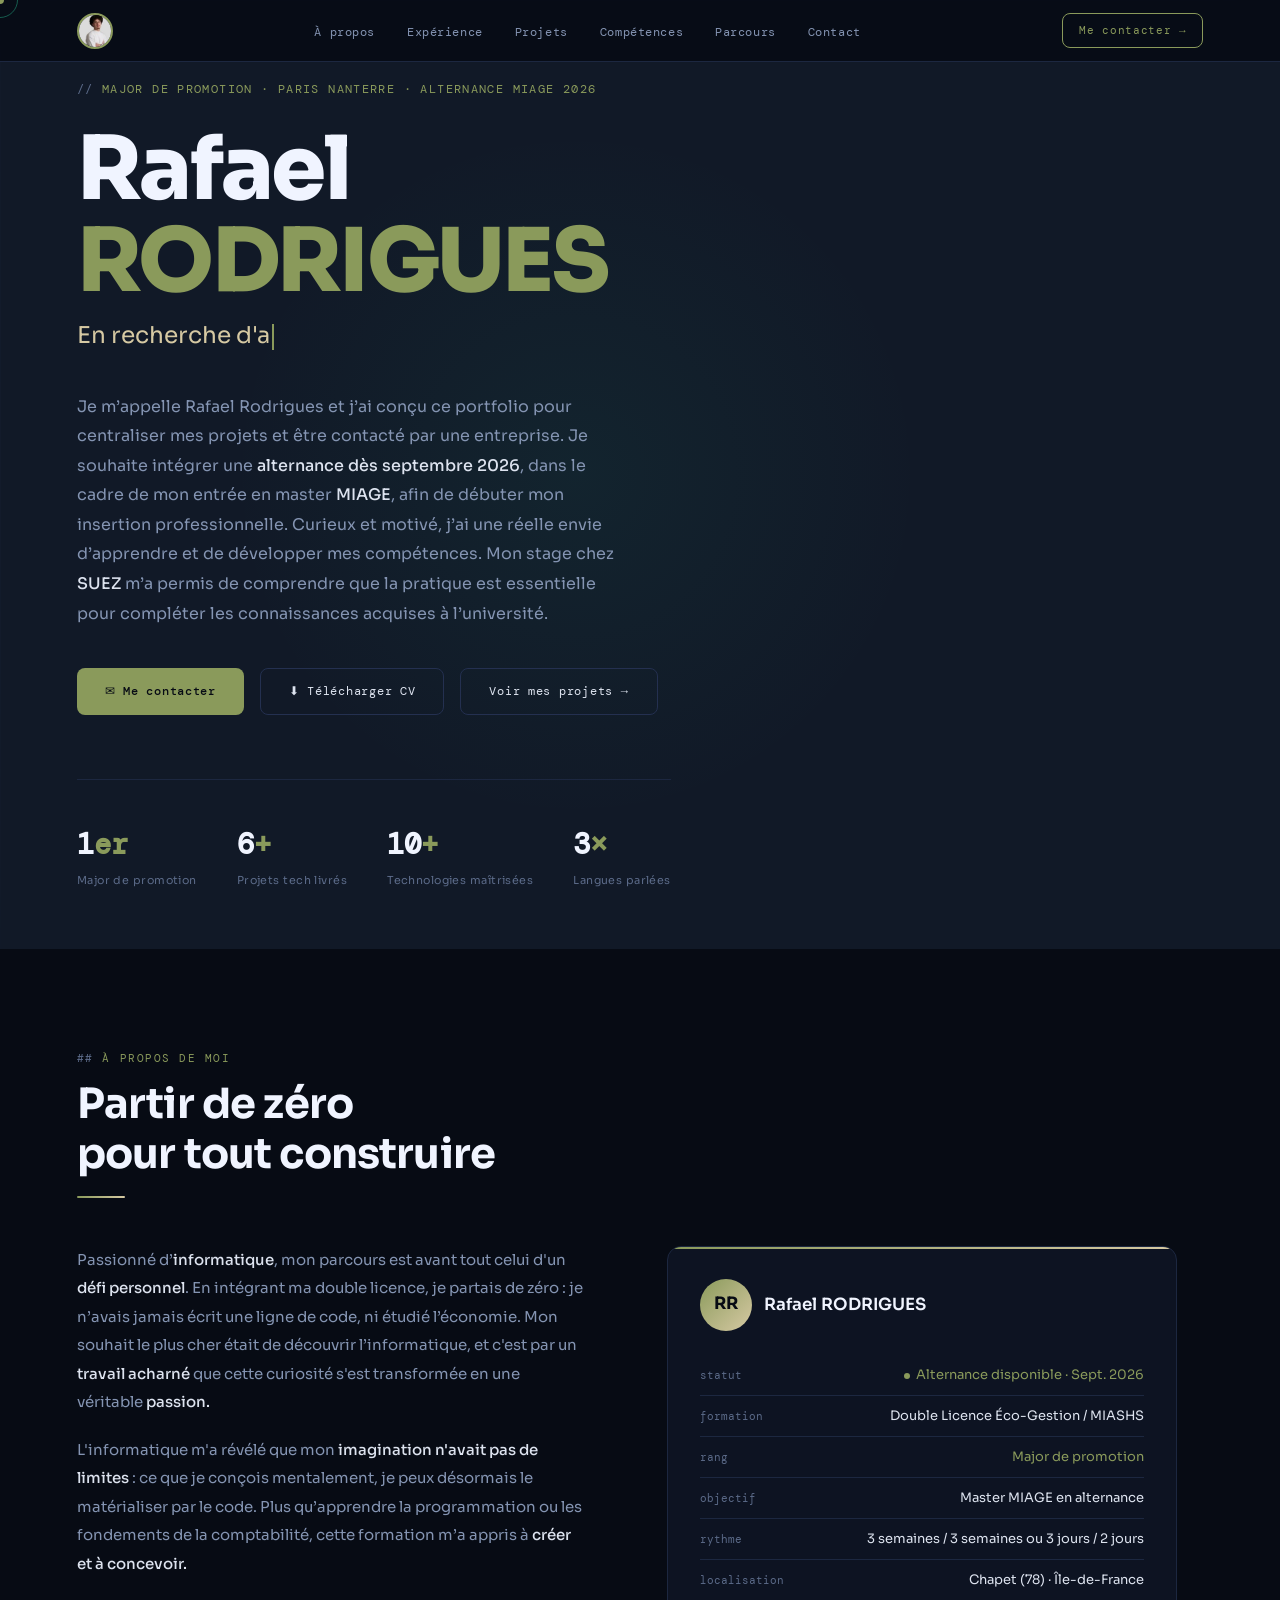
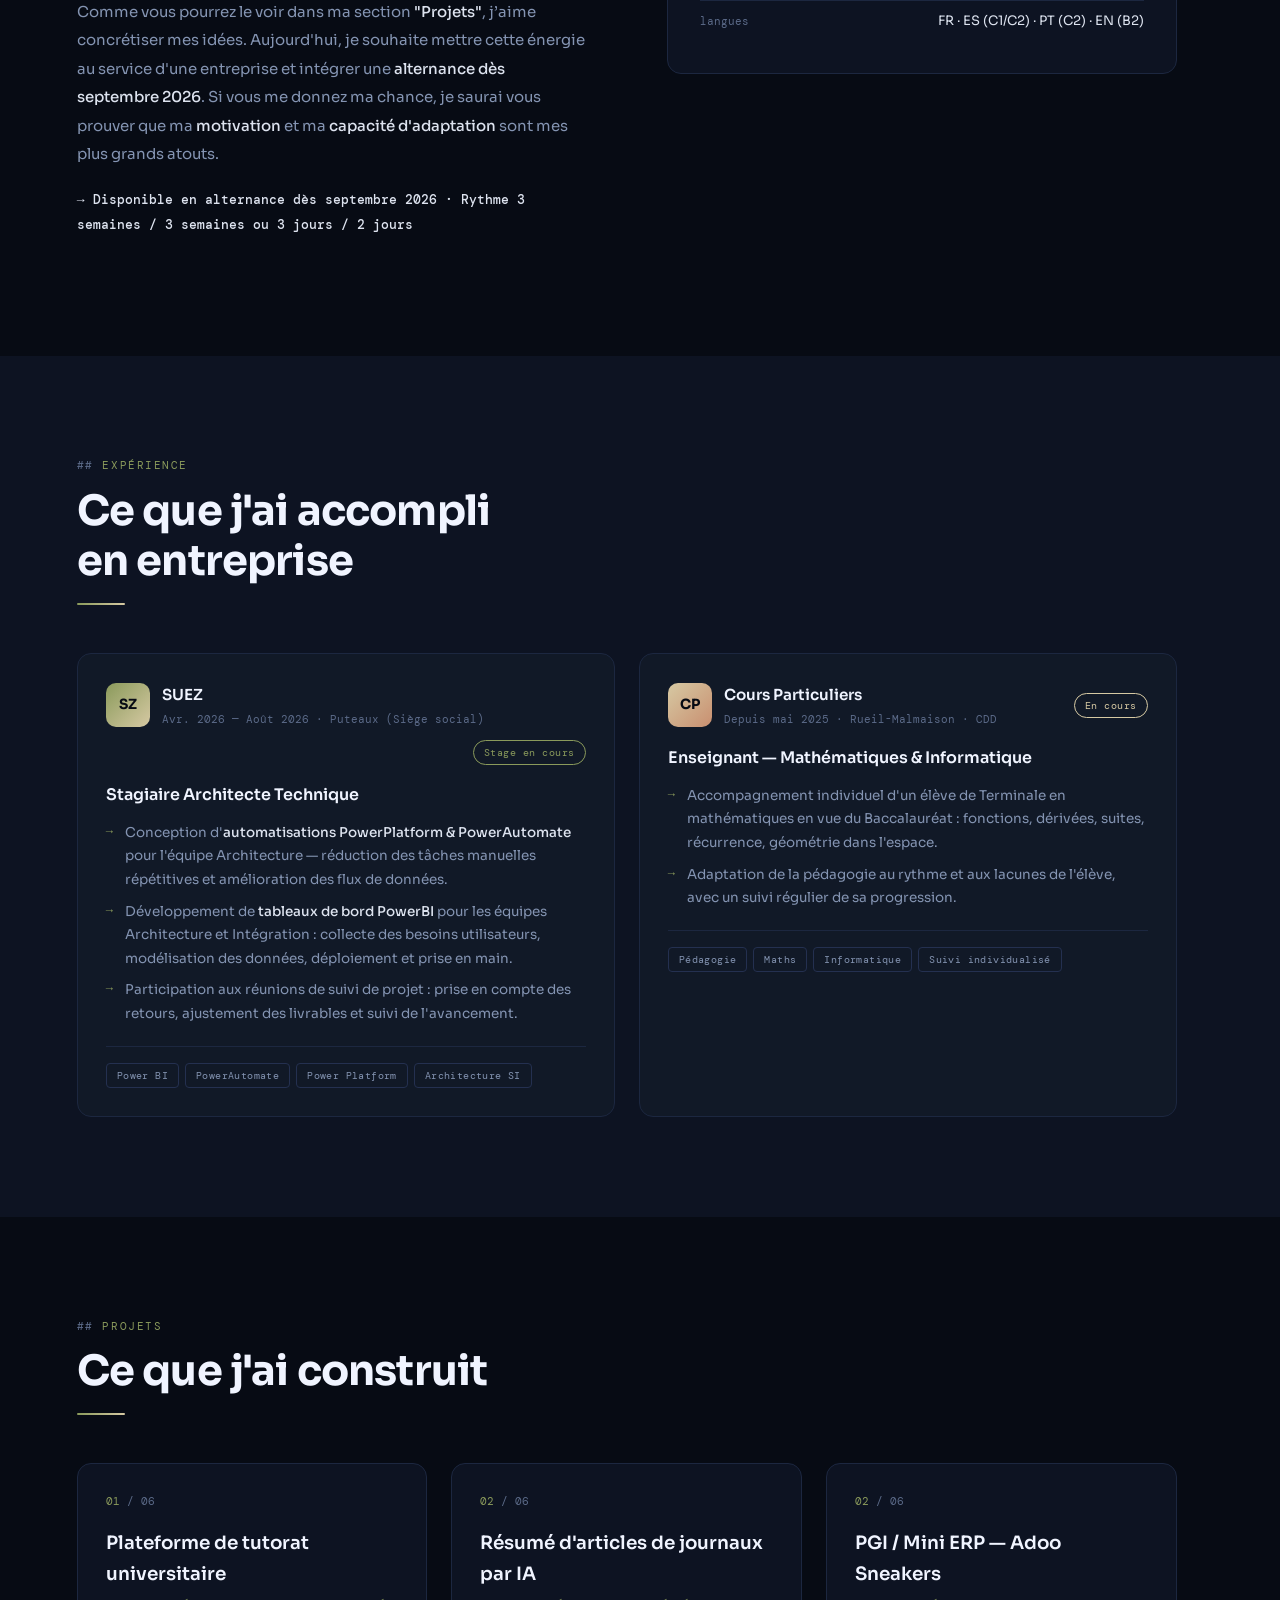
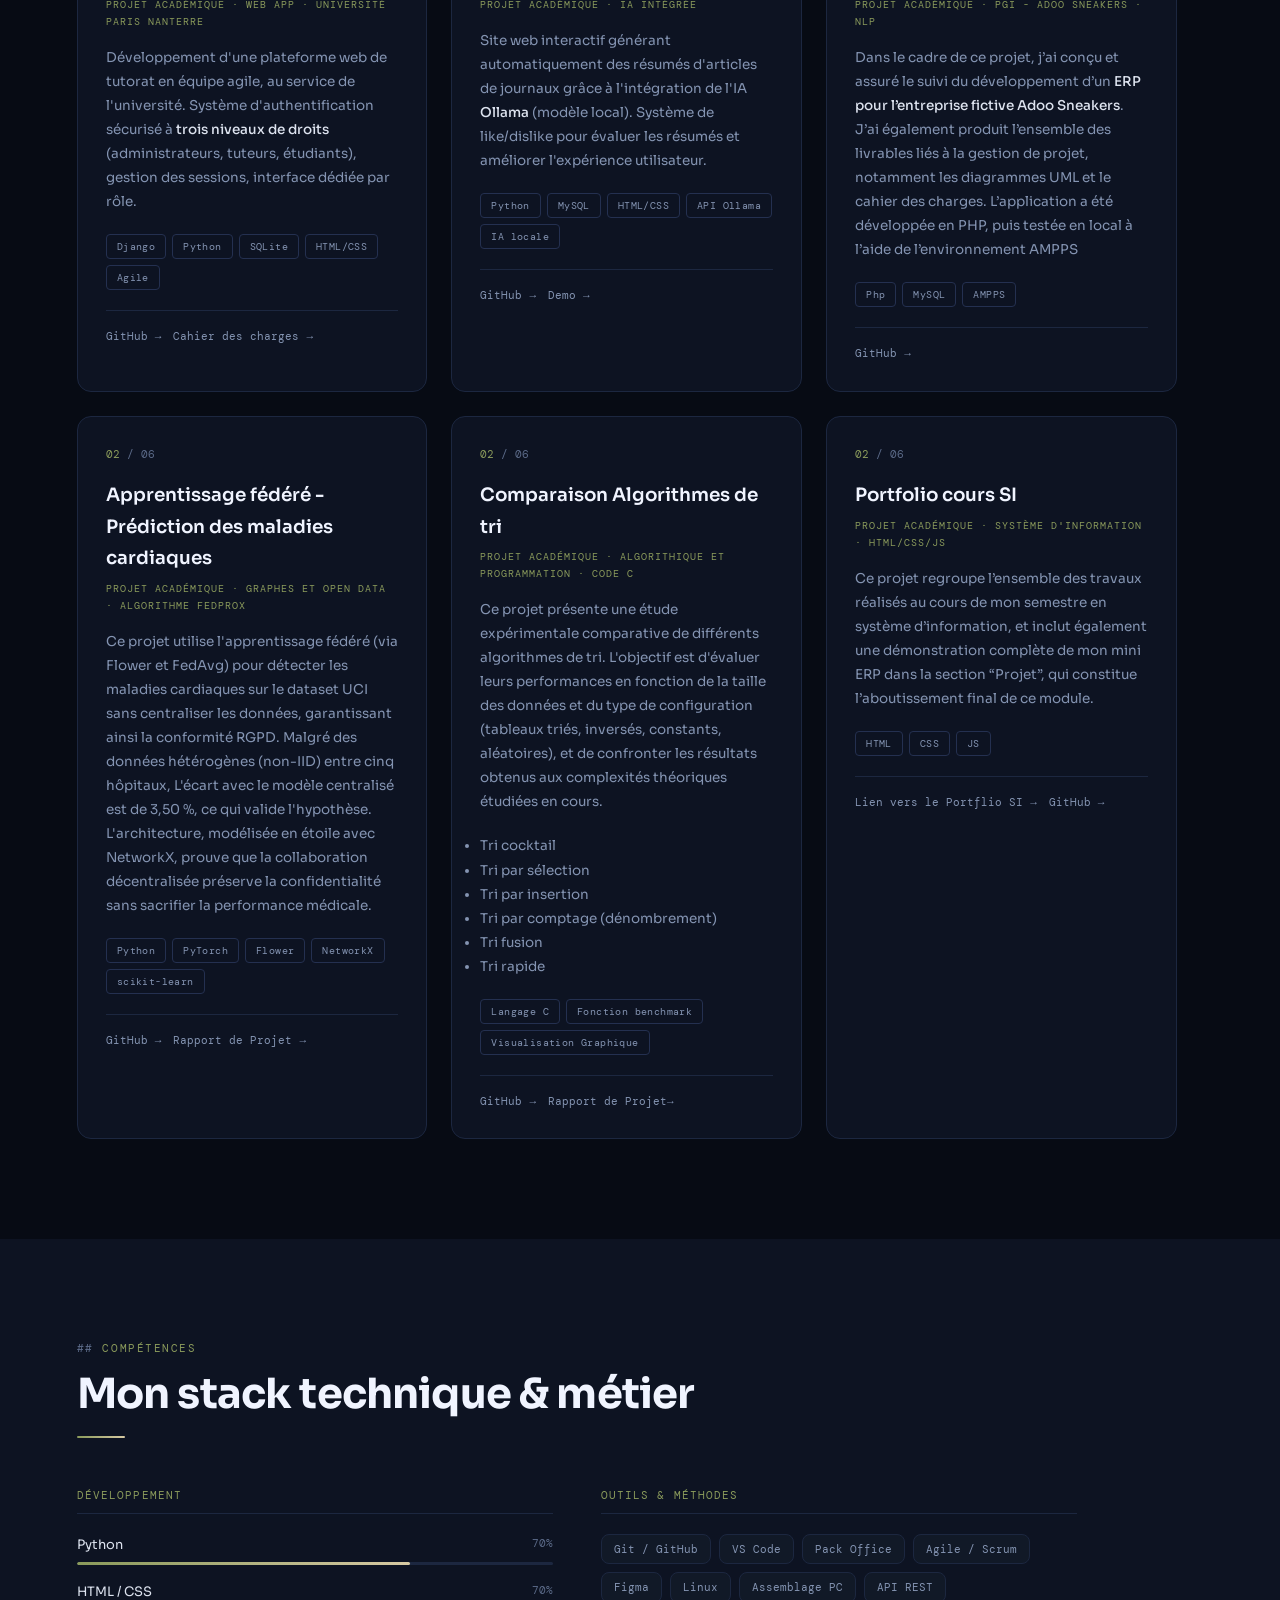
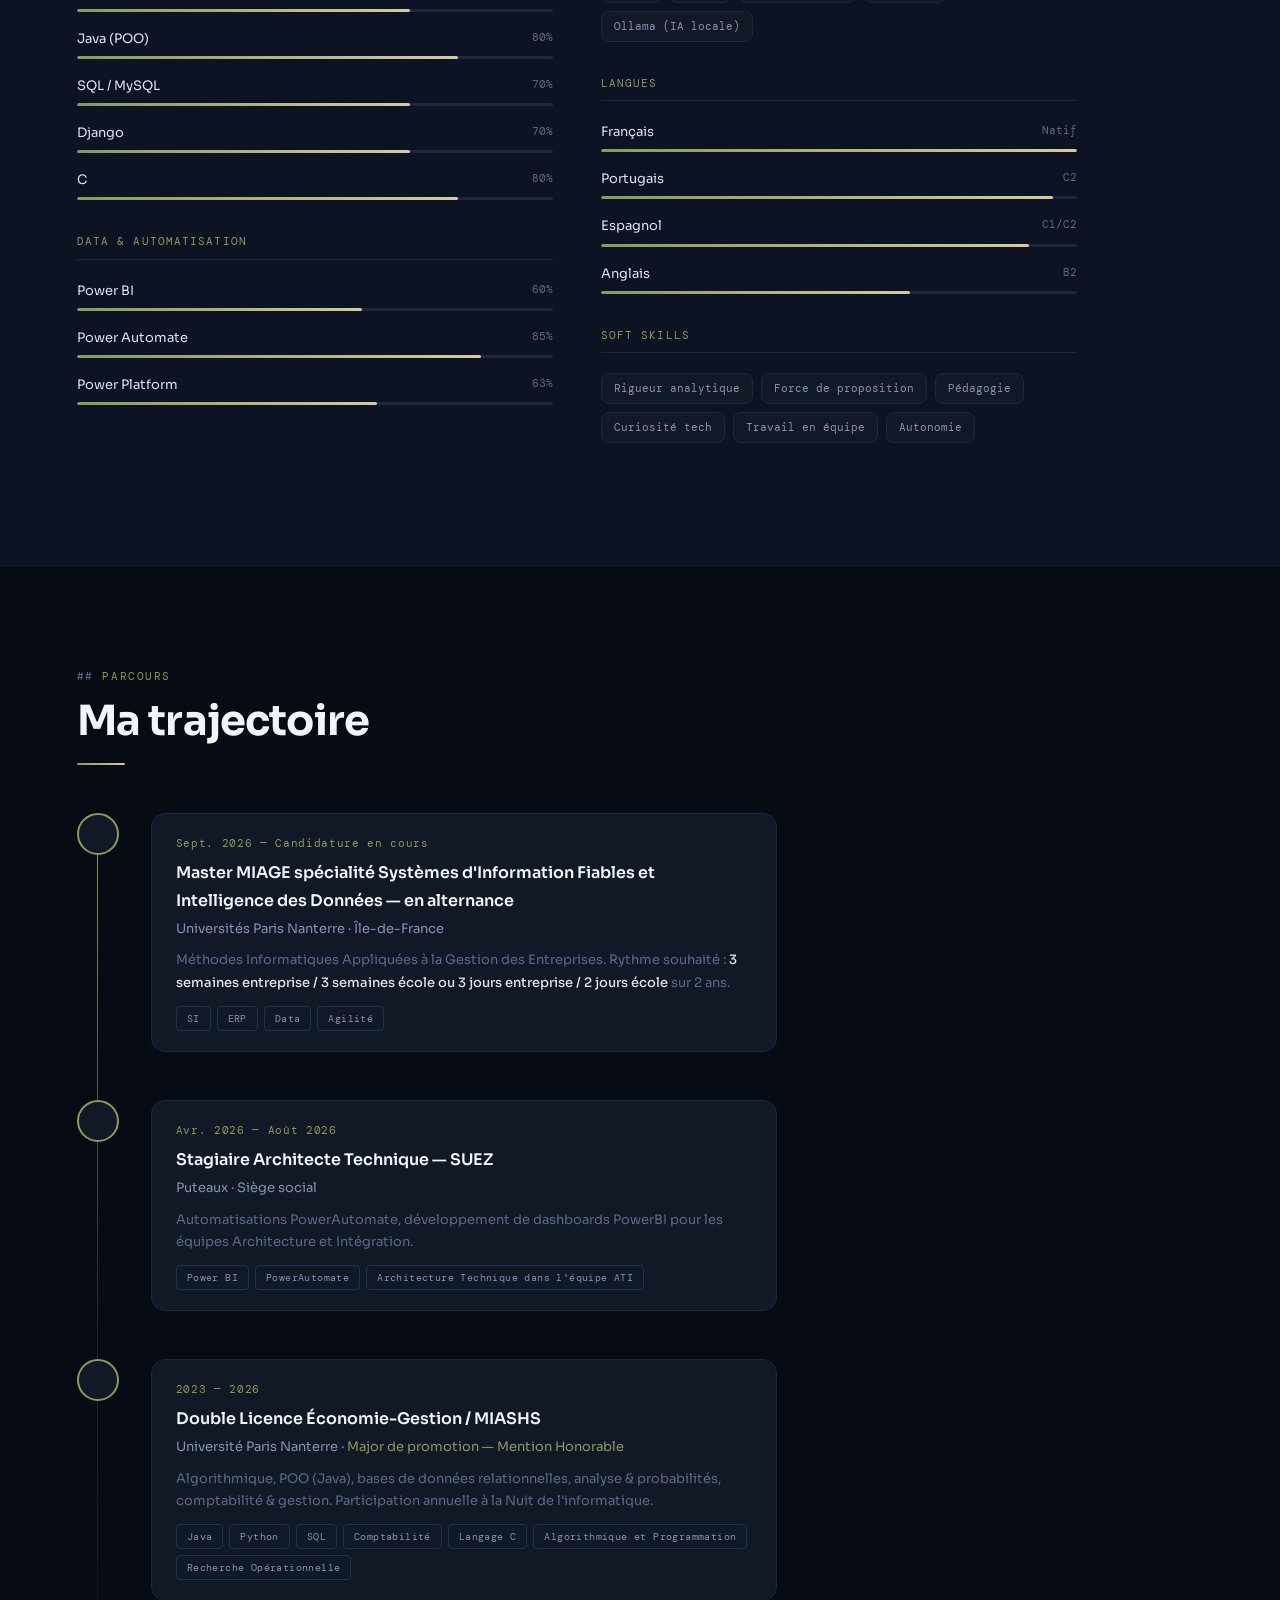
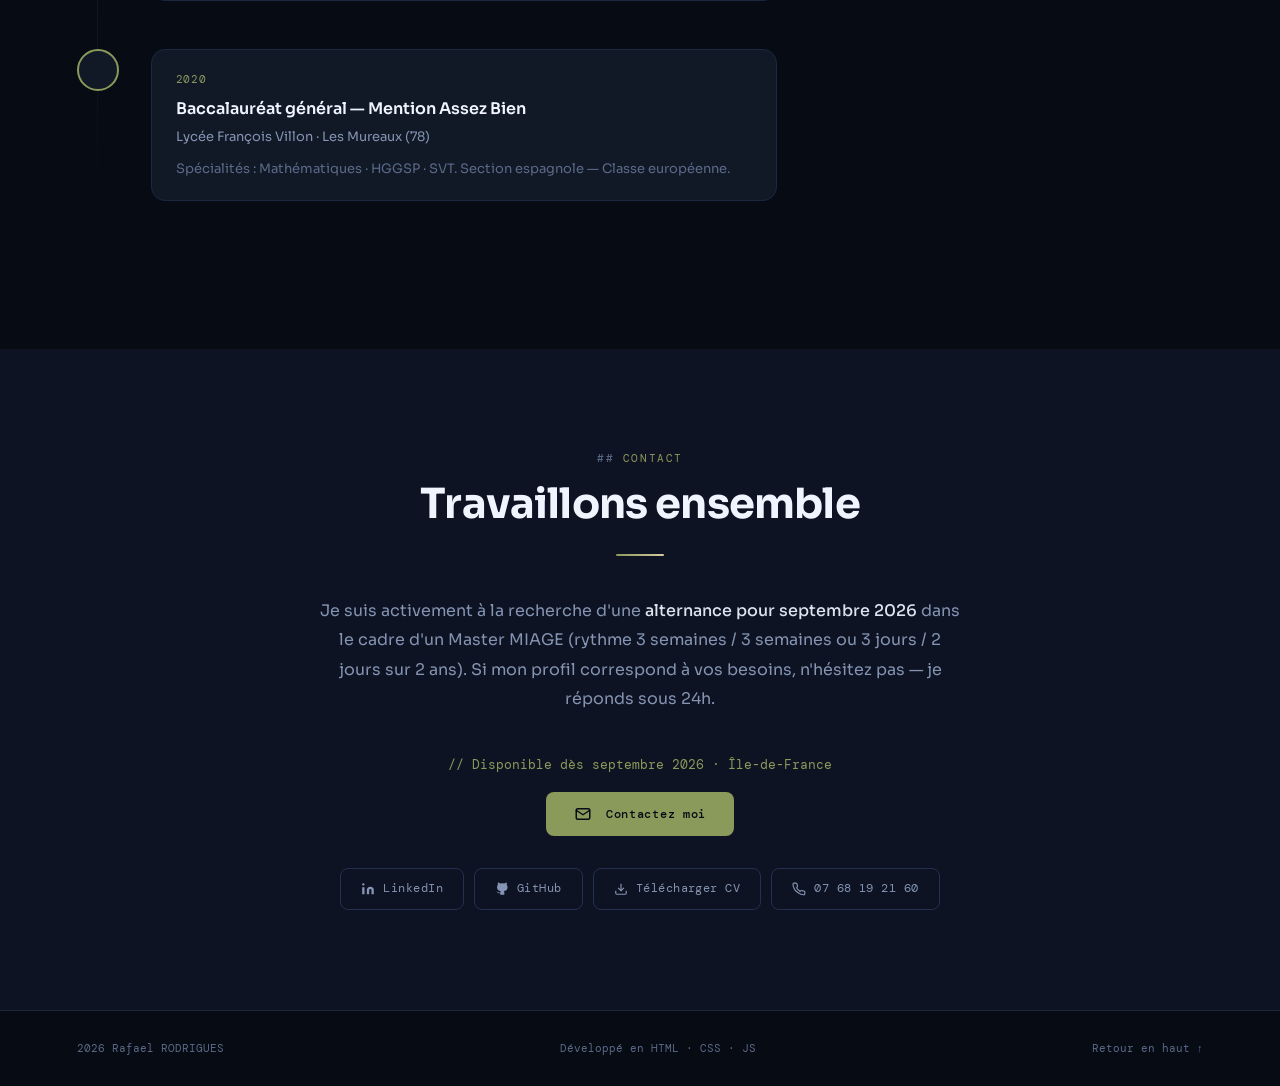
==== index.html @ ec965ed9 "Add files via upload" ====
<!DOCTYPE html>
<html lang="fr">
<head>
  <link rel="icon" type="image/png" href="MonIcon.png">
  <meta charset="UTF-8">
  <meta name="viewport" content="width=device-width, initial-scale=1.0">
  <title>Rafael RODRIGUES — Portfolio</title>
  <meta name="description" content="Portfolio de Rafael RODRIGUES — Étudiant Major de promotion Double Licence Économie-Gestion / MIASHS, en recherche d'alternance Master MIAGE 2026.">
  <link rel="preconnect" href="https://fonts.googleapis.com">
  <link rel="preconnect" href="https://fonts.gstatic.com" crossorigin>
  <link href="https://fonts.googleapis.com/css2?family=DM+Mono:ital,wght@0,300;0,400;0,500;1,400&family=Sora:wght@300;400;500;600;700;800&display=swap" rel="stylesheet">
  <link rel="stylesheet" href="style.css">
</head>
<body>

  <div id="cursor"></div>
  <div id="cursor-ring"></div>

  <!-- ── NAVIGATION ── -->
  <nav id="navbar">
<img src="photo.jpg" alt="Rafael RODRIGUES" class="nav-logo-img">    <ul class="nav-links">
      <li><a href="#about">À propos</a></li>
      <li><a href="#experience">Expérience</a></li>
      <li><a href="#projects">Projets</a></li>
      <li><a href="#skills">Compétences</a></li>
      <li><a href="#parcours">Parcours</a></li>
      <li><a href="#contact">Contact</a></li>
    </ul>
    <a href="mailto:rafi.rodrigues10@gmail.com" class="nav-cta">Me contacter →</a>
  </nav>

  <!-- ── HERO ── -->
  <section id="hero">
    <div class="hero-grid"></div>
    <div class="hero-glow"></div>
    <div class="hero-content">
      <p class="hero-label">Major de promotion · Paris Nanterre · Alternance MIAGE 2026</p>
      <h1 class="hero-title">Rafael<br><span class="accent">RODRIGUES</span></h1>
      <div class="hero-typed-wrap">
        <span class="typed-text" id="typed"></span><span class="typed-cursor"></span>
      </div>
      <p class="hero-desc" >
        Je m’appelle Rafael Rodrigues et j’ai conçu ce portfolio pour centraliser mes projets et être contacté par une entreprise. Je souhaite intégrer une <strong>alternance dès septembre 2026</strong>, dans le cadre de mon entrée en master <strong>MIAGE</strong>, afin de débuter mon insertion professionnelle. Curieux et motivé, j’ai une réelle envie d’apprendre et de développer mes compétences. Mon stage chez <strong>SUEZ</strong> m’a permis de comprendre que la pratique est essentielle pour compléter les connaissances acquises à l’université.
      </p>
      <div class="hero-actions">
        <a href="mailto:rafi.rodrigues10@gmail.com" class="btn-primary">✉ Me contacter</a>
        <a href="CV_Rafael_RODRIGUES.pdf" class="btn-secondary" download>⬇ Télécharger CV</a>
        <a href="#projects" class="btn-secondary">Voir mes projets →</a>
      </div>
      <div class="hero-stats">
        <div class="hero-stat">
          <div class="num">1<span class="accent">er</span></div>
          <div class="label">Major de promotion</div>
        </div>
        <div class="hero-stat">
          <div class="num">6<span class="accent">+</span></div>
          <div class="label">Projets tech livrés</div>
        </div>
        <div class="hero-stat">
          <div class="num">10<span class="accent">+</span></div>
          <div class="label">Technologies maîtrisées</div>
        </div>
        <div class="hero-stat">
          <div class="num">3<span class="accent">×</span></div>
          <div class="label">Langues parlées</div>
        </div>
      </div>
    </div>
  </section>

  <!-- ── ABOUT ── -->
  <section id="about">
    <div class="section-label">À propos de moi</div>
    <h2 class="section-title reveal">Partir de zéro<br>pour tout construire</h2>
    <div class="section-divider"></div>
    <div class="about-grid">
      <div class="about-text reveal reveal-delay-1">
        <p>
          Passionné d’<strong >informatique</strong>, mon parcours est avant tout celui d'un <strong>défi personnel</strong>. En intégrant ma double licence, je partais de zéro : je n’avais jamais écrit une ligne de code, ni étudié l’économie. Mon souhait le plus cher était de découvrir l’informatique, et c'est par un <strong>travail acharné</strong> que cette curiosité s'est transformée en une véritable <strong>passion.</strong>
        </p>
        <p>
           L'informatique m'a révélé que mon <strong>imagination n'avait pas de limites</strong> : ce que je conçois mentalement, je peux désormais le matérialiser par le code. Plus qu’apprendre la programmation ou les fondements de la comptabilité, cette formation m’a appris à <strong>créer et à concevoir.</strong>
        </p>
        <p>
           Comme vous pourrez le voir dans ma section <strong>"Projets"</strong>, j’aime concrétiser mes idées. Aujourd'hui, je souhaite mettre cette énergie au service d'une entreprise et intégrer une <strong>alternance dès septembre 2026</strong>. Si vous me donnez ma chance, je saurai vous prouver que ma <strong>motivation</strong> et ma <strong>capacité d'adaptation</strong> sont mes plus grands atouts.
        </p>
        <p class="accent-text"><strong>→ Disponible en alternance dès septembre 2026 · Rythme 3 semaines / 3 semaines ou 3 jours / 2 jours</strong></p>
      </div>
      <div class="about-card reveal reveal-delay-2">
        <div class="about-card-header">
          <div class="about-avatar">RR</div>
          <div>
            <div class="about-card-name">Rafael RODRIGUES</div>
          </div>
        </div>
        <div class="about-info-row">
          <span class="key">statut</span>
          <span class="val avail"><span class="avail-dot"></span>Alternance disponible · Sept. 2026</span>
        </div>
        <div class="about-info-row">
          <span class="key">formation</span>
          <span class="val">Double Licence Éco-Gestion / MIASHS</span>
        </div>
        <div class="about-info-row">
          <span class="key">rang</span>
          <span class="val" style="color:var(--accent)"> Major de promotion</span>
        </div>
        <div class="about-info-row">
          <span class="key">objectif</span>
          <span class="val">Master MIAGE en alternance</span>
        </div>
        <div class="about-info-row">
          <span class="key">rythme</span>
          <span class="val">3 semaines / 3 semaines ou 3 jours / 2 jours </span>
        </div>
        <div class="about-info-row">
          <span class="key">localisation</span>
          <span class="val">Chapet (78) · Île-de-France</span>
        </div>
        <div class="about-info-row">
          <span class="key">langues</span>
          <span class="val">FR · ES (C1/C2) · PT (C2) · EN (B2)</span>
        </div>
      </div>
    </div>
  </section>

  <!-- ── EXPERIENCE ── -->
  <section id="experience" class="bg-alt">
    <div class="section-label">Expérience</div>
    <h2 class="section-title reveal">Ce que j'ai accompli<br>en entreprise</h2>
    <div class="section-divider"></div>
    <div class="exp-grid">

      <div class="exp-card reveal reveal-delay-1">
        <div class="exp-header">
          <div class="exp-logo">SZ</div>
          <div>
            <div class="exp-company">SUEZ</div>
            <div class="exp-period">Avr. 2026 — Août 2026 · Puteaux (Siège social)</div>
          </div>
          <span class="exp-badge">Stage en cours</span>
        </div>
        <div class="exp-title">Stagiaire Architecte Technique</div>
        <ul class="exp-missions">
          <li>Conception d'<strong>automatisations PowerPlatform & PowerAutomate</strong> pour l'équipe Architecture — réduction des tâches manuelles répétitives et amélioration des flux de données.</li>
          <li>Développement de <strong>tableaux de bord PowerBI</strong> pour les équipes Architecture et Intégration : collecte des besoins utilisateurs, modélisation des données, déploiement et prise en main.</li>
          <li>Participation aux réunions de suivi de projet : prise en compte des retours, ajustement des livrables et suivi de l'avancement.</li>
        </ul>
        <div class="exp-stack">
          <span class="tech-tag">Power BI</span>
          <span class="tech-tag">PowerAutomate</span>
          <span class="tech-tag">Power Platform</span>
          <span class="tech-tag">Architecture SI</span>
        </div>
      </div>

      <div class="exp-card reveal reveal-delay-2">
        <div class="exp-header">
          <div class="exp-logo" style="background: linear-gradient(135deg,var(--accent2),#C98F70)">CP</div>
          <div>
            <div class="exp-company">Cours Particuliers</div>
            <div class="exp-period">Depuis mai 2025 · Rueil-Malmaison · CDD</div>
          </div>
          <span class="exp-badge" style="border-color:var(--accent2);color:var(--accent2)">En cours</span>
        </div>
        <div class="exp-title">Enseignant — Mathématiques & Informatique</div>
        <ul class="exp-missions">
          <li>Accompagnement individuel d'un élève de Terminale en mathématiques en vue du Baccalauréat : fonctions, dérivées, suites, récurrence, géométrie dans l'espace.</li>
          <li>Adaptation de la pédagogie au rythme et aux lacunes de l'élève, avec un suivi régulier de sa progression.</li>
        </ul>
        <div class="exp-stack">
          <span class="tech-tag">Pédagogie</span>
          <span class="tech-tag">Maths</span>
          <span class="tech-tag">Informatique</span>
          <span class="tech-tag">Suivi individualisé</span>
        </div>
      </div>

    </div>
  </section>

  <!-- ── PROJECTS ── -->
  <section id="projects">
    <div class="section-label">Projets</div>
    <h2 class="section-title reveal">Ce que j'ai construit</h2>
    <div class="section-divider"></div>
    <div class="projects-grid">

      <div class="project-card reveal reveal-delay-1">
        <div class="project-number"><span>01</span> / 06</div>
        <div class="project-title">Plateforme de tutorat universitaire</div>
        <div class="project-type">Projet académique · Web App · Université Paris Nanterre</div>
        <p class="project-desc">
          Développement d'une plateforme web de tutorat en équipe agile, au service de l'université.
          Système d'authentification sécurisé à <strong>trois niveaux de droits</strong> (administrateurs,
          tuteurs, étudiants), gestion des sessions, interface dédiée par rôle.
        </p>
        <div class="project-stack">
          <span class="tech-tag">Django</span>
          <span class="tech-tag">Python</span>
          <span class="tech-tag">SQLite</span>
          <span class="tech-tag">HTML/CSS</span>
          <span class="tech-tag">Agile</span>
        </div>
        <div class="project-footer">
          <div class="project-links">
            <a href="https://github.com/rdsrafa/Projet_Web.git" class="project-link">GitHub →</a>
            <a href="meli-42.pdf" class="project-link" download>Cahier des charges →</a>
          </div>
        </div>
      </div>

      <div class="project-card reveal reveal-delay-2">
        <div class="project-number"><span>02</span> / 06</div>
        <div class="project-title">Résumé d'articles de journaux par IA</div>
        <div class="project-type">Projet académique · IA intégrée </div>
        <p class="project-desc">
          Site web interactif générant automatiquement des résumés d'articles de journaux
          grâce à l'intégration de l'IA <strong>Ollama</strong> (modèle local). Système de
          like/dislike pour évaluer les résumés et améliorer l'expérience utilisateur.
        </p>
        <div class="project-stack">
          <span class="tech-tag">Python</span>
          <span class="tech-tag">MySQL</span>
          <span class="tech-tag">HTML/CSS</span>
          <span class="tech-tag">API Ollama</span>
          <span class="tech-tag">IA locale</span>
        </div>
        <div class="project-footer">
          <div class="project-links">
            <a href="" class="project-link">GitHub →</a>
            <a href="#" class="project-link">Demo →</a>
          </div>
        </div>
      </div>

      <div class="project-card reveal reveal-delay-3">
        <div class="project-number"><span>02</span> / 06</div>
        <div class="project-title">PGI / Mini ERP — Adoo Sneakers</div>
        <div class="project-type">Projet académique · PGI - Adoo Sneakers · NLP</div>
        <p class="project-desc">
          Dans le cadre de ce projet, j’ai conçu et assuré le suivi du développement d’un <strong> ERP pour l’entreprise fictive Adoo Sneakers</strong>. 
          J’ai également produit l’ensemble des livrables liés à la gestion de projet, notamment les diagrammes UML et le cahier des charges. 
          L’application a été développée en PHP, puis testée en local à l’aide de l’environnement AMPPS
        </p>
        <div class="project-stack">
          <span class="tech-tag">Php</span>
          <span class="tech-tag">MySQL</span>
          <span class="tech-tag">AMPPS</span>
        </div>
        <div class="project-footer">
          <div class="project-links">
            <a href="https://github.com/rdsrafa/projet_final.git" class="project-link">GitHub →</a>
          </div>
        </div>
      </div>

      <div class="project-card reveal reveal-delay-4">
        <div class="project-number"><span>02</span> / 06</div>
        <div class="project-title">Apprentissage fédéré - Prédiction des maladies cardiaques</div>
        <div class="project-type">Projet académique · Graphes et Open Data · Algorithme FedProx</div>
        <p class="project-desc">
            Ce projet utilise l'apprentissage fédéré (via Flower et FedAvg) pour détecter les maladies cardiaques sur le dataset UCI sans centraliser les données, garantissant ainsi la conformité RGPD. Malgré des données hétérogènes (non-IID) 
            entre cinq hôpitaux, L'écart avec le modèle centralisé est de 3,50 %, ce qui valide
            l'hypothèse. L'architecture, modélisée en étoile avec NetworkX, 
            prouve que la collaboration décentralisée préserve la confidentialité sans sacrifier la performance médicale.
        </p>
        <div class="project-stack">
          <span class="tech-tag">Python</span>
          <span class="tech-tag">PyTorch</span>
          <span class="tech-tag">Flower</span>
          <span class="tech-tag">NetworkX</span>
          <span class="tech-tag">scikit-learn</span>
        </div>
        <div class="project-footer">
          <div class="project-links">
            <a href="https://github.com/rdsrafa/Apprentissage_federe.git" class="project-link">GitHub →</a>
            <a href="Apprentissage_fédéré (2).pdf" class="project-link" download>Rapport de Projet →</a>
          </div>
        </div>
      </div>

      <div class="project-card reveal reveal-delay-5">
        <div class="project-number"><span>02</span> / 06</div>
        <div class="project-title">Comparaison Algorithmes de tri</div>
        <div class="project-type">Projet académique · Algorithique et Programmation · Code C</div>
            <p class="project-desc">
            Ce projet présente une étude expérimentale comparative de différents algorithmes de tri. 
            L'objectif est d'évaluer leurs performances en fonction de la taille des données et du type de configuration 
            (tableaux triés, inversés, constants, aléatoires), et de confronter les résultats obtenus aux complexités 
            théoriques étudiées en cours.
            </p>

            <ul class="project-desc">
            <li>Tri cocktail</li>
            <li>Tri par sélection</li>
            <li>Tri par insertion</li>
            <li>Tri par comptage (dénombrement)</li>
            <li>Tri fusion</li>
            <li>Tri rapide</li>
            </ul>
        <div class="project-stack">
          <span class="tech-tag">Langage C</span>
          <span class="tech-tag">Fonction benchmark</span>
          <span class="tech-tag">Visualisation Graphique</span>
        </div>
        <div class="project-footer">
          <div class="project-links">
            <a href="https://github.com/rdsrafa/Projet_Algo.git" class="project-link">GitHub →</a>
            <a href="Algo_tri (4).pdf" class="project-link" download> Rapport de Projet→</a>
          </div>
        </div>
      </div>

      <div class="project-card reveal reveal-delay-6">
        <div class="project-number"><span>02</span> / 06</div>
        <div class="project-title">Portfolio cours SI </div>
        <div class="project-type">Projet académique · Système d'Information · HTML/CSS/JS</div>
        <p class="project-desc">
            Ce projet regroupe l’ensemble des travaux réalisés au cours de mon semestre en système d’information, 
            et inclut également une démonstration complète de mon mini ERP dans la section “Projet”, qui constitue l’aboutissement final de ce module.        </p>
        <div class="project-stack">
          <span class="tech-tag">HTML</span>
          <span class="tech-tag">CSS</span>
          <span class="tech-tag">JS</span>
        </div>
        <div class="project-footer">
          <div class="project-links">
            <a href="https://rdsrafa.github.io/Portfolio_SI/" class="project-link">Lien vers le Portflio SI →</a>
            <a href="https://github.com/rdsrafa/Portfolio_SI.git" class="project-link">GitHub →</a>
          </div>
        </div>
      </div>

    </div>
  </section>

  <!-- ── SKILLS ── -->
  <section id="skills" class="bg-alt">
    <div class="section-label">Compétences</div>
    <h2 class="section-title reveal">Mon stack technique & métier</h2>
    <div class="section-divider"></div>
    <div class="skills-layout">

      <div>
        <div class="skill-category reveal">
          <div class="skill-cat-label">Développement</div>
          <div class="skill-item">
            <div class="skill-item-header"><span class="skill-name">Python</span><span class="skill-pct">70%</span></div>
            <div class="skill-bar"><div class="skill-fill" data-width="70"></div></div>
          </div>
          <div class="skill-item">
            <div class="skill-item-header"><span class="skill-name">HTML / CSS</span><span class="skill-pct">70%</span></div>
            <div class="skill-bar"><div class="skill-fill" data-width="70"></div></div>
          </div>
          <div class="skill-item">
            <div class="skill-item-header"><span class="skill-name">Java (POO)</span><span class="skill-pct">80%</span></div>
            <div class="skill-bar"><div class="skill-fill" data-width="80"></div></div>
          </div>
          <div class="skill-item">
            <div class="skill-item-header"><span class="skill-name">SQL / MySQL</span><span class="skill-pct">70%</span></div>
            <div class="skill-bar"><div class="skill-fill" data-width="70"></div></div>
          </div>
          <div class="skill-item">
            <div class="skill-item-header"><span class="skill-name">Django</span><span class="skill-pct">70%</span></div>
            <div class="skill-bar"><div class="skill-fill" data-width="70"></div></div>
          </div>
          <div class="skill-item">
            <div class="skill-item-header"><span class="skill-name">C</span><span class="skill-pct">80%</span></div>
            <div class="skill-bar"><div class="skill-fill" data-width="80"></div></div>
          </div>
        </div>

        <div class="skill-category reveal reveal-delay-1" style="margin-top:2rem">
          <div class="skill-cat-label">Data & Automatisation</div>
          <div class="skill-item">
            <div class="skill-item-header"><span class="skill-name">Power BI</span><span class="skill-pct">60%</span></div>
            <div class="skill-bar"><div class="skill-fill" data-width="60"></div></div>
          </div>
          <div class="skill-item">
            <div class="skill-item-header"><span class="skill-name">Power Automate</span><span class="skill-pct">85%</span></div>
            <div class="skill-bar"><div class="skill-fill" data-width="85"></div></div>
          </div>
          <div class="skill-item">
            <div class="skill-item-header"><span class="skill-name">Power Platform</span><span class="skill-pct">63%</span></div>
            <div class="skill-bar"><div class="skill-fill" data-width="63"></div></div>
          </div>
        </div>
      </div>

      <div>
        <div class="skill-category reveal reveal-delay-2">
          <div class="skill-cat-label">Outils & Méthodes</div>
          <div class="tools-grid">
            <span class="tool-chip">Git / GitHub</span>
            <span class="tool-chip">VS Code</span>
            <span class="tool-chip">Pack Office</span>
            <span class="tool-chip">Agile / Scrum</span>
            <span class="tool-chip">Figma</span>
            <span class="tool-chip">Linux</span>
            <span class="tool-chip">Assemblage PC</span>
            <span class="tool-chip">API REST</span>
            <span class="tool-chip">Ollama (IA locale)</span>
          </div>
        </div>

        <div class="skill-category reveal reveal-delay-3" style="margin-top:2rem">
          <div class="skill-cat-label">Langues</div>
          <div class="skill-item">
            <div class="skill-item-header"><span class="skill-name">Français</span><span class="skill-pct">Natif</span></div>
            <div class="skill-bar"><div class="skill-fill" data-width="100"></div></div>
          </div>
          <div class="skill-item">
            <div class="skill-item-header"><span class="skill-name">Portugais</span><span class="skill-pct">C2</span></div>
            <div class="skill-bar"><div class="skill-fill" data-width="95"></div></div>
          </div>
          <div class="skill-item">
            <div class="skill-item-header"><span class="skill-name">Espagnol</span><span class="skill-pct">C1/C2</span></div>
            <div class="skill-bar"><div class="skill-fill" data-width="90"></div></div>
          </div>
          <div class="skill-item">
            <div class="skill-item-header"><span class="skill-name">Anglais</span><span class="skill-pct">B2</span></div>
            <div class="skill-bar"><div class="skill-fill" data-width="65"></div></div>
          </div>
        </div>

        <div class="skill-category reveal reveal-delay-4" style="margin-top:2rem">
          <div class="skill-cat-label">Soft skills</div>
          <div class="tools-grid">
            <span class="tool-chip">Rigueur analytique</span>
            <span class="tool-chip">Force de proposition</span>
            <span class="tool-chip">Pédagogie</span>
            <span class="tool-chip">Curiosité tech</span>
            <span class="tool-chip">Travail en équipe</span>
            <span class="tool-chip">Autonomie</span>
          </div>
        </div>
      </div>

    </div>
  </section>

  <!-- ── PARCOURS / TIMELINE ── -->
  <section id="parcours">
    <div class="section-label">Parcours</div>
    <h2 class="section-title reveal">Ma trajectoire</h2>
    <div class="section-divider"></div>
    <div class="timeline">

      <div class="timeline-item reveal">
        <div class="timeline-dot"></div>
        <div class="timeline-content">
          <div class="timeline-date">Sept. 2026 — Candidature en cours</div>
          <div class="timeline-title">Master MIAGE spécialité Systèmes d'Information Fiables et Intelligence des Données — en alternance</div>
          <div class="timeline-org">Universités Paris Nanterre  · Île-de-France</div>
          <div class="timeline-desc">
            Méthodes Informatiques Appliquées à la Gestion des Entreprises.
            Rythme souhaité : <strong>3 semaines entreprise / 3 semaines école ou 3 jours entreprise / 2 jours école</strong> sur 2 ans.
          </div>
          <div class="timeline-tags">
            <span class="tech-tag">SI</span><span class="tech-tag">ERP</span>
            <span class="tech-tag">Data</span><span class="tech-tag">Agilité</span>
          </div>
        </div>
      </div>

      <div class="timeline-item reveal reveal-delay-1">
        <div class="timeline-dot"></div>
        <div class="timeline-content">
          <div class="timeline-date">Avr. 2026 — Août 2026</div>
          <div class="timeline-title">Stagiaire Architecte Technique — SUEZ</div>
          <div class="timeline-org">Puteaux · Siège social</div>
          <div class="timeline-desc">
            Automatisations PowerAutomate, développement de dashboards PowerBI
            pour les équipes Architecture et Intégration.
          </div>
          <div class="timeline-tags">
            <span class="tech-tag">Power BI</span><span class="tech-tag">PowerAutomate</span>
            <span class="tech-tag">Architecture Technique dans l'équipe ATI</span>
          </div>
        </div>
      </div>

      <div class="timeline-item reveal reveal-delay-2">
        <div class="timeline-dot"></div>
        <div class="timeline-content">
          <div class="timeline-date">2023 — 2026</div>
          <div class="timeline-title">Double Licence Économie-Gestion / MIASHS</div>
          <div class="timeline-org">Université Paris Nanterre · <span style="color:var(--accent)"> Major de promotion — Mention Honorable</span></div>
          <div class="timeline-desc">
            Algorithmique, POO (Java), bases de données relationnelles, analyse & probabilités,
            comptabilité & gestion. Participation annuelle à la Nuit de l'informatique.
          </div>
          <div class="timeline-tags">
            <span class="tech-tag">Java</span><span class="tech-tag">Python</span>
            <span class="tech-tag">SQL</span><span class="tech-tag">Comptabilité</span>
            <span class="tech-tag">Langage C</span><span class="tech-tag">Algorithmique et Programmation</span>
            <span class="tech-tag">Recherche Opérationnelle</span>
          </div>
        </div>
      </div>

      <div class="timeline-item reveal reveal-delay-3">
        <div class="timeline-dot"></div>
        <div class="timeline-content">
          <div class="timeline-date">2020</div>
          <div class="timeline-title">Baccalauréat général — Mention Assez Bien</div>
          <div class="timeline-org">Lycée François Villon · Les Mureaux (78)</div>
          <div class="timeline-desc">
            Spécialités : Mathématiques · HGGSP · SVT.
            Section espagnole — Classe européenne.
          </div>
        </div>
      </div>

    </div>
  </section>

  <!-- ── CONTACT ── -->
  <section id="contact" class="bg-alt">
    <div class="contact-wrap">
      <div class="section-label" style="text-align:center">Contact</div>
      <h2 class="section-title reveal" style="text-align:center">Travaillons ensemble</h2>
      <div class="section-divider" style="margin:1.5rem auto 2.5rem"></div>
      <p class="contact-desc reveal">
        Je suis activement à la recherche d'une <strong>alternance pour septembre 2026</strong>
        dans le cadre d'un Master MIAGE (rythme 3 semaines / 3 semaines  ou 3 jours / 2 jours sur 2 ans).
        Si mon profil correspond à vos besoins, n'hésitez pas — je réponds sous 24h.
      </p>
      <div class="contact-cta-group reveal reveal-delay-1">
        <p class="contact-accent">// Disponible dès septembre 2026 · Île-de-France</p>
        <!-- <a href="mailto:rafi.rodrigues10@gmail.com" class="contact-email">rafi.rodrigues10@gmail.com</a> --->
        <a href="mailto:rafi.rodrigues10@gmail.com" class="btn-primary">
            <svg width="18" height="18" viewBox="0 0 24 24" fill="none" stroke="currentColor" stroke-width="2" stroke-linecap="round" stroke-linejoin="round" style="vertical-align: middle; margin-right: 6px;">
                <rect x="3" y="5" width="18" height="14" rx="2" ry="2"></rect>
                <polyline points="3,7 12,13 21,7"></polyline>
            </svg>
            Contactez moi
        </a>
      </div>
      <div class="contact-links reveal reveal-delay-2">
        <a href="https://www.linkedin.com/in/rafael-rodrigues-082884334/" class="contact-link-btn" target="_blank">
          <svg viewBox="0 0 24 24" fill="currentColor" width="14" height="14"><path d="M16 8a6 6 0 0 1 6 6v7h-4v-7a2 2 0 0 0-2-2 2 2 0 0 0-2 2v7h-4v-7a6 6 0 0 1 6-6zM2 9h4v12H2z"/><circle cx="4" cy="4" r="2"/></svg>
          LinkedIn
        </a>
        <a href="https://github.com/rdsrafa" class="contact-link-btn" target="_blank">
          <svg viewBox="0 0 24 24" fill="currentColor" width="14" height="14"><path d="M9 19c-5 1.5-5-2.5-7-3m14 6v-3.87a3.37 3.37 0 0 0-.94-2.61c3.14-.35 6.44-1.54 6.44-7A5.44 5.44 0 0 0 20 4.77 5.07 5.07 0 0 0 19.91 1S18.73.65 16 2.48a13.38 13.38 0 0 0-7 0C6.27.65 5.09 1 5.09 1A5.07 5.07 0 0 0 5 4.77a5.44 5.44 0 0 0-1.5 3.78c0 5.42 3.3 6.61 6.44 7A3.37 3.37 0 0 0 9 18.13V22"/></svg>
          GitHub
        </a>
        <a href="CV_Rafael_RODRIGUES.pdf" class="contact-link-btn" download>
          <svg viewBox="0 0 24 24" fill="none" stroke="currentColor" stroke-width="2" width="14" height="14"><path d="M21 15v4a2 2 0 0 1-2 2H5a2 2 0 0 1-2-2v-4"/><polyline points="7 10 12 15 17 10"/><line x1="12" y1="15" x2="12" y2="3"/></svg>
          Télécharger CV
        </a>
        <a href="tel:0768192160" class="contact-link-btn">
          <svg viewBox="0 0 24 24" fill="none" stroke="currentColor" stroke-width="2" width="14" height="14"><path d="M22 16.92v3a2 2 0 0 1-2.18 2 19.79 19.79 0 0 1-8.63-3.07A19.5 19.5 0 0 1 4.69 13a19.79 19.79 0 0 1-3.07-8.67A2 2 0 0 1 3.6 2h3a2 2 0 0 1 2 1.72c.127.96.361 1.903.7 2.81a2 2 0 0 1-.45 2.11L7.91 9.91a16 16 0 0 0 6.16 6.16l.91-.91a2 2 0 0 1 2.11-.45c.907.339 1.85.573 2.81.7A2 2 0 0 1 22 16.92z"/></svg>
          07 68 19 21 60
        </a>
      </div>
    </div>
  </section>

  <!-- ── FOOTER ── -->
  <footer>
    <span>2026 Rafael RODRIGUES</span>
    <span style="color:var(--muted)">Développé en  HTML · CSS · JS</span>
    <a href="#hero">Retour en haut ↑</a>
  </footer>

  <script src="script.js"></script>
</body>
</html>
---- style.css ----
/* ═══════════════════════════════════════════════
   RAFAEL RODRIGUES — PORTFOLIO STYLESHEET
   ═══════════════════════════════════════════════ */

*, *::before, *::after {
  box-sizing: border-box;
  margin: 0;
  padding: 0;
}

:root {
  --bg:       #070b14;
  --bg2:      #0d1322;
  --bg3:      #111927;
  --border:   #1c2740;
  --border2:  #243050;
  --accent:   #8A9A5B;
  --accent2:  #D6C9A3;
  --text:     #dde3ef;
  --muted:    #5b6a88;
  --muted2:   #8494b2;
  --white:    #f0f4ff;
  --font-mono: 'DM Mono', monospace;
  --font-sans: 'Sora', sans-serif;
  --radius:   8px;
  --radius-lg: 14px;
  --transition: 0.3s ease;
}

html { scroll-behavior: smooth; }

body {
  background: var(--bg);
  color: var(--text);
  font-family: var(--font-sans);
  font-size: 15px;
  line-height: 1.7;
  cursor: none;
  overflow-x: hidden;
}

/* ── SCROLLBAR ─────────────────────────────── */
::-webkit-scrollbar { width: 5px; }
::-webkit-scrollbar-track { background: var(--bg); }
::-webkit-scrollbar-thumb { background: var(--border2); border-radius: 3px; }
::-webkit-scrollbar-thumb:hover { background: var(--muted); }

/* ── CUSTOM CURSOR ──────────────────────────── */
#cursor {
  position: fixed;
  width: 8px; height: 8px;
  background: var(--accent);
  border-radius: 50%;
  pointer-events: none;
  z-index: 9999;
  transform: translate(-50%, -50%);
  transition: width .25s ease, height .25s ease;
}
#cursor-ring {
  position: fixed;
  width: 36px; height: 36px;
  border: 1.5px solid rgba(45, 212, 164, 0.4);
  border-radius: 50%;
  pointer-events: none;
  z-index: 9998;
  transform: translate(-50%, -50%);
  transition: width .3s ease, height .3s ease, opacity .3s;
}
body:has(a:hover) #cursor,
body:has(button:hover) #cursor { width: 14px; height: 14px; }
body:has(a:hover) #cursor-ring,
body:has(button:hover) #cursor-ring { width: 54px; height: 54px; opacity: .5; }

/* ── NAVIGATION ─────────────────────────────── */
nav {
  position: fixed; top: 0; left: 0; right: 0; z-index: 100;
  display: flex; align-items: center; justify-content: space-between;
  padding: 0 6vw;
  height: 62px;
  background: rgba(7, 11, 20, 0.85);
  backdrop-filter: blur(18px);
  -webkit-backdrop-filter: blur(18px);
  border-bottom: 1px solid var(--border);
  transition: background var(--transition);
}

.nav-logo-img {
  width: 36px;
  height: 36px;
  border-radius: 50%;
  object-fit: cover;
  border: 2px solid var(--accent);
  transition: border-color var(--transition), transform var(--transition);
}
.nav-logo-img:hover {
  border-color: var(--accent2);
  transform: scale(1.05);
}

.nav-links {
  display: flex;
  gap: 2rem;
  list-style: none;
}
.nav-links a {
  font-family: var(--font-mono);
  font-size: 11.5px;
  color: var(--muted2);
  text-decoration: none;
  letter-spacing: .05em;
  transition: color var(--transition);
  position: relative;
}
.nav-links a::after {
  content: '';
  position: absolute; bottom: -3px; left: 0; right: 0;
  height: 1px;
  background: var(--accent);
  transform: scaleX(0);
  transform-origin: left;
  transition: transform .25s ease;
}
.nav-links a:hover,
.nav-links a.active { color: var(--accent); }
.nav-links a:hover::after,
.nav-links a.active::after { transform: scaleX(1); }

.nav-cta {
  font-family: var(--font-mono);
  font-size: 11px;
  padding: 7px 16px;
  border: 1px solid var(--accent);
  border-radius: var(--radius);
  color: var(--accent);
  text-decoration: none;
  letter-spacing: .06em;
  transition: background var(--transition), color var(--transition);
}
.nav-cta:hover { background: var(--accent); color: var(--bg); }

/* ── HERO ───────────────────────────────────── */
#hero {
  min-height: 100vh;
  display: flex; align-items: center;
  padding: 80px 6vw 60px;
  position: relative;
  overflow: hidden;
  background: var(--bg3)
}


.hero-grid {
  position: absolute; inset: 0; z-index: 0;
  background-image:
    linear-gradient(var(--border) 1px, transparent 1px),
    linear-gradient(90deg, var(--border) 1px, transparent 1px);
  opacity: .35;
  mask-image: radial-gradient(ellipse 80% 80% at 50% 50%, black 30%, transparent 100%);
  -webkit-mask-image: radial-gradient(ellipse 80% 80% at 50% 50%, black 30%, transparent 100%);
}

.hero-glow {
  position: absolute;
  width: 700px; height: 700px;
  background: radial-gradient(circle, rgba(45,212,164,.06) 0%, transparent 70%);
  top: 50%; left: 45%;
  transform: translate(-50%, -50%);
  pointer-events: none;
}

.hero-content {
  position: relative; z-index: 1;
  max-width: 820px;
  
}

.hero-label {
  font-family: var(--font-mono);
  font-size: 11.5px;
  color: var(--accent);
  letter-spacing: .12em;
  text-transform: uppercase;
  margin-bottom: 1.5rem;
  opacity: 0;
  animation: fadeUp .7s .2s forwards;
}
.hero-label::before { content: '// '; color: var(--muted); }

h1.hero-title {
  font-size: clamp(3rem, 7vw, 5.5rem);
  font-weight: 800;
  line-height: 1.05;
  color: var(--white);
  letter-spacing: -.03em;
  margin-bottom: .5rem;
  opacity: 0;
  animation: fadeUp .7s .4s forwards;
}
h1.hero-title .accent { color: var(--accent); }

.hero-typed-wrap {
  font-size: clamp(1.1rem, 2.5vw, 1.45rem);
  font-weight: 400;
  color: var(--muted2);
  margin-bottom: 1.8rem;
  min-height: 2em;
  opacity: 0;
  animation: fadeUp .7s .6s forwards;
}
.typed-text { color: var(--accent2); }
.typed-cursor {
  display: inline-block;
  width: 2px; height: 1.1em;
  background: var(--accent);
  margin-left: 2px;
  vertical-align: middle;
  animation: blink 1s infinite;
}

.hero-desc {
  font-size: 1rem;
  color: var(--muted2);
  max-width: 540px;
  line-height: 1.85;
  margin-bottom: 2.5rem;
  opacity: 0;
  animation: fadeUp .7s .8s forwards;
    /* centre horizontalement */
}

.hero-desc strong { color: var(--text); font-weight: 500; }

.hero-actions {
  display: flex; gap: 1rem; flex-wrap: wrap;
  opacity: 0;
  animation: fadeUp .7s 1s forwards;
}

.btn-primary {
  display: inline-flex; align-items: center; gap: 8px;
  background: var(--accent); color: var(--bg);
  padding: 12px 28px;
  border-radius: var(--radius);
  font-family: var(--font-mono);
  font-size: 12px; font-weight: 500;
  letter-spacing: .06em;
  text-decoration: none;
  border: none; cursor: none;
  transition: transform .2s ease, box-shadow .2s ease;
}
.btn-primary:hover {
  transform: translateY(-2px);
  box-shadow: 0 8px 28px rgba(45,212,164,.3);
}

.btn-secondary {
  display: inline-flex; align-items: center; gap: 8px;
  border: 1px solid var(--border2);
  color: var(--text);
  padding: 12px 28px;
  border-radius: var(--radius);
  font-family: var(--font-mono);
  font-size: 12px;
  letter-spacing: .06em;
  text-decoration: none;
  cursor: none;
  transition: border-color .2s, color .2s;
}
.btn-secondary:hover { border-color: var(--accent); color: var(--accent); }

.hero-stats {
  display: flex; gap: 2.5rem; flex-wrap: wrap;
  margin-top: 4rem;
  padding-top: 2.5rem;
  border-top: 1px solid var(--border);
  opacity: 0;
  animation: fadeUp .7s 1.2s forwards;
}
.hero-stat .num {
  font-size: 1.8rem; font-weight: 700;
  color: var(--white);
  font-family: var(--font-mono);
}
.hero-stat .num .accent { color: var(--accent); }
.hero-stat .label { font-size: 11px; color: var(--muted); letter-spacing: .04em; margin-top: 2px; }

/* ── SECTION COMMONS ────────────────────────── */
section { padding: 100px 6vw; }
.bg-alt { background: var(--bg2); }

.section-label {
  font-family: var(--font-mono);
  font-size: 11px;
  color: var(--accent);
  letter-spacing: .14em;
  text-transform: uppercase;
  margin-bottom: .75rem;
}
.section-label::before { content: '## '; color: var(--muted); }

h2.section-title {
  font-size: clamp(1.8rem, 3.5vw, 2.6rem);
  font-weight: 700;
  color: var(--white);
  letter-spacing: -.02em;
  line-height: 1.2;
  margin-bottom: 1rem;
}

.section-divider {
  width: 48px; height: 2px;
  background: linear-gradient(90deg, var(--accent), var(--accent2));
  margin-bottom: 3rem;
  border-radius: 2px;
}

/* ── ABOUT ──────────────────────────────────── */
.about-grid {
  display: grid;
  grid-template-columns: 1fr 1fr;
  gap: 5rem;
  align-items: start;
  max-width: 1100px;
}

.about-text p { color: var(--muted2); line-height: 1.9; margin-bottom: 1.2rem; }
.about-text strong { color: var(--text); font-weight: 500; }
.accent-text {
  color: var(--accent);
  font-family: var(--font-mono);
  font-size: 13px;
}

.about-card {
  background: var(--bg2);
  border: 1px solid var(--border);
  border-radius: var(--radius-lg);
  padding: 2rem;
  position: relative;
  overflow: hidden;
}
.about-card::before {
  content: '';
  position: absolute; top: 0; left: 0; right: 0;
  height: 2px;
  background: linear-gradient(90deg, var(--accent), var(--accent2));
}

.about-card-header {
  display: flex; align-items: center; gap: 12px;
  margin-bottom: 1.5rem;
}
.about-avatar {
  width: 52px; height: 52px;
  border-radius: 50%;
  background: linear-gradient(135deg, var(--accent), var(--accent2));
  display: flex; align-items: center; justify-content: center;
  font-weight: 700; font-size: 17px; color: var(--bg);
  flex-shrink: 0;
}
.about-card-name { font-weight: 600; color: var(--white); font-size: 1.05rem; }
.about-card-role { font-family: var(--font-mono); font-size: 11px; color: var(--accent); margin-top: 2px; }

.about-info-row {
  display: flex; justify-content: space-between; align-items: center;
  padding: 9px 0;
  border-bottom: 1px solid var(--border);
  font-size: 13px;
}
.about-info-row:last-child { border-bottom: none; }
.about-info-row .key { color: var(--muted); font-family: var(--font-mono); font-size: 11px; }
.about-info-row .val { color: var(--text); text-align: right; }
.about-info-row .val.avail { color: var(--accent); }

.avail-dot {
  display: inline-block;
  width: 6px; height: 6px;
  background: var(--accent);
  border-radius: 50%;
  margin-right: 6px;
  animation: pulse-dot 2s infinite;
}

/* ── EXPERIENCE ─────────────────────────────── */
.exp-grid {
  display: grid;
  grid-template-columns: repeat(auto-fit, minmax(320px, 1fr));
  gap: 1.5rem;
  max-width: 1100px;
}

.exp-card {
  background: var(--bg3);
  border: 1px solid var(--border);
  border-radius: var(--radius-lg);
  padding: 1.75rem;
  transition: border-color var(--transition), transform var(--transition);
}
.exp-card:hover { border-color: var(--border2); transform: translateY(-3px); }

.exp-header {
  display: flex; align-items: center; gap: 12px;
  margin-bottom: 1rem;
  flex-wrap: wrap;
}
.exp-logo {
  width: 44px; height: 44px;
  border-radius: 10px;
  background: linear-gradient(135deg, var(--accent), var(--accent2));
  display: flex; align-items: center; justify-content: center;
  font-weight: 700; font-size: 14px; color: var(--bg);
  flex-shrink: 0;
}
.exp-company { font-weight: 600; color: var(--white); font-size: .95rem; }
.exp-period { font-family: var(--font-mono); font-size: 11px; color: var(--muted); margin-top: 2px; }
.exp-badge {
  margin-left: auto;
  font-family: var(--font-mono);
  font-size: 10px;
  padding: 3px 10px;
  border: 1px solid var(--accent);
  border-radius: 20px;
  color: var(--accent);
  letter-spacing: .05em;
  white-space: nowrap;
}

.exp-title {
  font-size: 1rem; font-weight: 600;
  color: var(--white);
  margin-bottom: .75rem;
}

.exp-missions {
  list-style: none;
  margin-bottom: 1.25rem;
}
.exp-missions li {
  font-size: 13.5px; color: var(--muted2);
  line-height: 1.75;
  padding-left: 1.2rem;
  position: relative;
  margin-bottom: .5rem;
}
.exp-missions li::before {
  content: '→';
  position: absolute; left: 0;
  color: var(--accent);
  font-family: var(--font-mono);
  font-size: 12px;
}
.exp-missions li strong { color: var(--text); font-weight: 500; }

.exp-stack {
  display: flex; flex-wrap: wrap; gap: 6px;
  padding-top: 1rem;
  border-top: 1px solid var(--border);
}

/* ── PROJECTS ───────────────────────────────── */
.projects-grid {
  display: grid;
  grid-template-columns: repeat(auto-fit, minmax(340px, 1fr));
  gap: 1.5rem;
  max-width: 1100px;
}

.project-card {
  background: var(--bg2);
  border: 1px solid var(--border);
  border-radius: var(--radius-lg);
  padding: 1.75rem;
  position: relative;
  overflow: hidden;
  cursor: none;
  transition: transform .3s ease, border-color .3s ease, box-shadow .3s ease;
}
.project-card::after {
  content: '';
  position: absolute; inset: 0;
  background: linear-gradient(135deg, rgba(45,212,164,.04), transparent);
  opacity: 0;
  transition: opacity .3s;
  pointer-events: none;
}
.project-card:hover {
  transform: translateY(-5px);
  border-color: var(--border2);
  box-shadow: 0 16px 40px rgba(0,0,0,.35);
}
.project-card:hover::after { opacity: 1; }

.project-number {
  font-family: var(--font-mono);
  font-size: 11px; color: var(--muted);
  margin-bottom: 1rem;
}
.project-number span { color: var(--accent); }

.project-title { font-size: 1.15rem; font-weight: 600; color: var(--white); margin-bottom: .4rem; }

.project-type {
  font-family: var(--font-mono);
  font-size: 10px; color: var(--accent);
  letter-spacing: .1em; text-transform: uppercase;
  margin-bottom: 1rem;
}

.project-desc {
  font-size: 13.5px; color: var(--muted2);
  line-height: 1.78; margin-bottom: 1.25rem;
}
.project-desc strong { color: var(--text); font-weight: 500; }

.project-stack { display: flex; flex-wrap: wrap; gap: 6px; margin-bottom: 1.25rem; }

.tech-tag {
  font-family: var(--font-mono);
  font-size: 10px;
  padding: 3px 10px;
  border: 1px solid var(--border2);
  border-radius: 4px;
  color: var(--muted2);
  letter-spacing: .04em;
  transition: border-color .2s, color .2s;
}
.project-card:hover .tech-tag { border-color: rgba(45,212,164,.35); color: var(--accent); }

.project-footer {
  display: flex; align-items: center; justify-content: space-between;
  padding-top: 1rem;
  border-top: 1px solid var(--border);
}
.project-impact { font-family: var(--font-mono); font-size: 11px; color: var(--accent); }
.project-links { display: flex; gap: 12px; }
.project-link {
  font-family: var(--font-mono); font-size: 11px;
  color: var(--muted2); text-decoration: none;
  transition: color .2s;
}
.project-link:hover { color: var(--accent); }

/* ── SKILLS ─────────────────────────────────── */
.skills-layout {
  display: grid;
  grid-template-columns: 1fr 1fr;
  gap: 3rem;
  max-width: 1000px;
}

.skill-category { margin-bottom: 1.5rem; }

.skill-cat-label {
  font-family: var(--font-mono);
  font-size: 11px; color: var(--accent);
  letter-spacing: .1em; text-transform: uppercase;
  margin-bottom: 1.25rem;
  padding-bottom: .5rem;
  border-bottom: 1px solid var(--border);
}

.skill-item { margin-bottom: 1rem; }
.skill-item-header {
  display: flex; justify-content: space-between;
  margin-bottom: 6px; font-size: 13px;
}
.skill-name { color: var(--text); }
.skill-pct { font-family: var(--font-mono); font-size: 11px; color: var(--muted); }

.skill-bar {
  height: 3px; background: var(--border);
  border-radius: 2px; overflow: hidden;
}
.skill-fill {
  height: 100%; border-radius: 2px;
  background: linear-gradient(90deg, var(--accent), var(--accent2));
  width: 0%;
  transition: width 1.3s cubic-bezier(.4,0,.2,1);
}

.tools-grid { display: flex; flex-wrap: wrap; gap: 8px; margin-top: .5rem; }
.tool-chip {
  font-family: var(--font-mono); font-size: 11px;
  padding: 5px 12px;
  background: var(--bg3);
  border: 1px solid var(--border);
  border-radius: var(--radius);
  color: var(--muted2);
  transition: all .2s;
}
.tool-chip:hover { border-color: var(--accent); color: var(--accent); background: rgba(45,212,164,.06); cursor: default; }

/* ── TIMELINE ───────────────────────────────── */
.timeline { max-width: 700px; position: relative; }
.timeline::before {
  content: '';
  position: absolute;
  left: 20px; top: 8px; bottom: 0;
  width: 1px;
  background: linear-gradient(to bottom, var(--accent), var(--border), transparent);
}

.timeline-item {
  display: flex; gap: 2rem;
  margin-bottom: 3rem;
  position: relative;
}

.timeline-dot {
  width: 42px; height: 42px; border-radius: 50%;
  background: var(--bg3);
  border: 2px solid var(--accent);
  display: flex; align-items: center; justify-content: center;
  flex-shrink: 0; z-index: 1; font-size: 16px;
}

.timeline-content {
  background: var(--bg3);
  border: 1px solid var(--border);
  border-radius: var(--radius-lg);
  padding: 1.25rem 1.5rem;
  flex: 1;
  transition: border-color .3s;
}
.timeline-content:hover { border-color: var(--border2); }

.timeline-date {
  font-family: var(--font-mono); font-size: 11px;
  color: var(--accent); margin-bottom: .4rem; letter-spacing: .06em;
}
.timeline-title { font-size: 1rem; font-weight: 600; color: var(--white); margin-bottom: .25rem; }
.timeline-org { font-size: 13px; color: var(--muted2); margin-bottom: .6rem; }
.timeline-desc { font-size: 13px; color: var(--muted); line-height: 1.7; }
.timeline-desc strong { color: var(--text); font-weight: 500; }
.timeline-tags { display: flex; flex-wrap: wrap; gap: 6px; margin-top: .75rem; }

/* ── CONTACT ─────────────────────────────────── */
.contact-wrap { max-width: 640px; text-align: center; margin: 0 auto; }

.contact-desc {
  color: var(--muted2); margin-bottom: 2.5rem;
  font-size: 1rem; line-height: 1.85;
}
.contact-desc strong { color: var(--text); font-weight: 500; }

.contact-accent {
  color: var(--accent); font-family: var(--font-mono); font-size: 13px;
}

.contact-cta-group {
  display: flex; flex-direction: column; align-items: center; gap: 1rem;
  margin-bottom: 2rem;
}
.contact-email {
  font-family: var(--font-mono); font-size: 1.15rem;
  color: var(--white); text-decoration: none;
  border-bottom: 1px solid rgba(45,212,164,.4);
  padding-bottom: 2px;
  transition: color .2s, border-color .2s;
}
.contact-email:hover { color: var(--accent); border-color: var(--accent); }

.contact-links {
  display: flex; gap: 10px; justify-content: center;
  flex-wrap: wrap; margin-top: 2rem;
}
.contact-link-btn {
  display: inline-flex; align-items: center; gap: 8px;
  font-family: var(--font-mono); font-size: 11.5px;
  padding: 10px 20px;
  border: 1px solid var(--border2);
  border-radius: var(--radius);
  color: var(--muted2); text-decoration: none;
  transition: all .25s; letter-spacing: .04em;
}
.contact-link-btn:hover { border-color: var(--accent); color: var(--accent); background: rgba(45,212,164,.06); }

/* ── FOOTER ──────────────────────────────────── */
footer {
  border-top: 1px solid var(--border);
  padding: 1.75rem 6vw;
  display: flex; align-items: center; justify-content: space-between;
  font-family: var(--font-mono); font-size: 11px; color: var(--muted);
}
footer a { color: var(--muted); text-decoration: none; transition: color .2s; }
footer a:hover { color: var(--accent); }

/* ── ANIMATIONS ──────────────────────────────── */
@keyframes fadeUp {
  from { opacity: 0; transform: translateY(20px); }
  to   { opacity: 1; transform: translateY(0); }
}
@keyframes blink {
  0%, 100% { opacity: 1; }
  50% { opacity: 0; }
}
@keyframes pulse-dot {
  0%, 100% { box-shadow: 0 0 0 0 rgba(45,212,164,.5); }
  50%       { box-shadow: 0 0 0 5px rgba(45,212,164,0); }
}

.reveal {
  opacity: 0;
  transform: translateY(24px);
  transition: opacity .65s ease, transform .65s ease;
}
.reveal.visible { opacity: 1; transform: translateY(0); }
.reveal-delay-1 { transition-delay: .1s; }
.reveal-delay-2 { transition-delay: .2s; }
.reveal-delay-3 { transition-delay: .3s; }
.reveal-delay-4 { transition-delay: .4s; }

/* ── RESPONSIVE ──────────────────────────────── */
@media (max-width: 900px) {
  .about-grid   { grid-template-columns: 1fr; gap: 2.5rem; }
  .skills-layout { grid-template-columns: 1fr; }
  .nav-links    { display: none; }
}

@media (max-width: 768px) {
  body { cursor: auto; }
  #cursor, #cursor-ring { display: none; }
  nav { padding: 0 5vw; }
  section { padding: 70px 5vw; }
  .hero-stats { gap: 1.5rem; }
  footer { flex-direction: column; gap: .6rem; text-align: center; }
  .contact-links { gap: 8px; }
}

@media (max-width: 500px) {
  h1.hero-title { font-size: 2.8rem; }
  .exp-badge { display: none; }
}
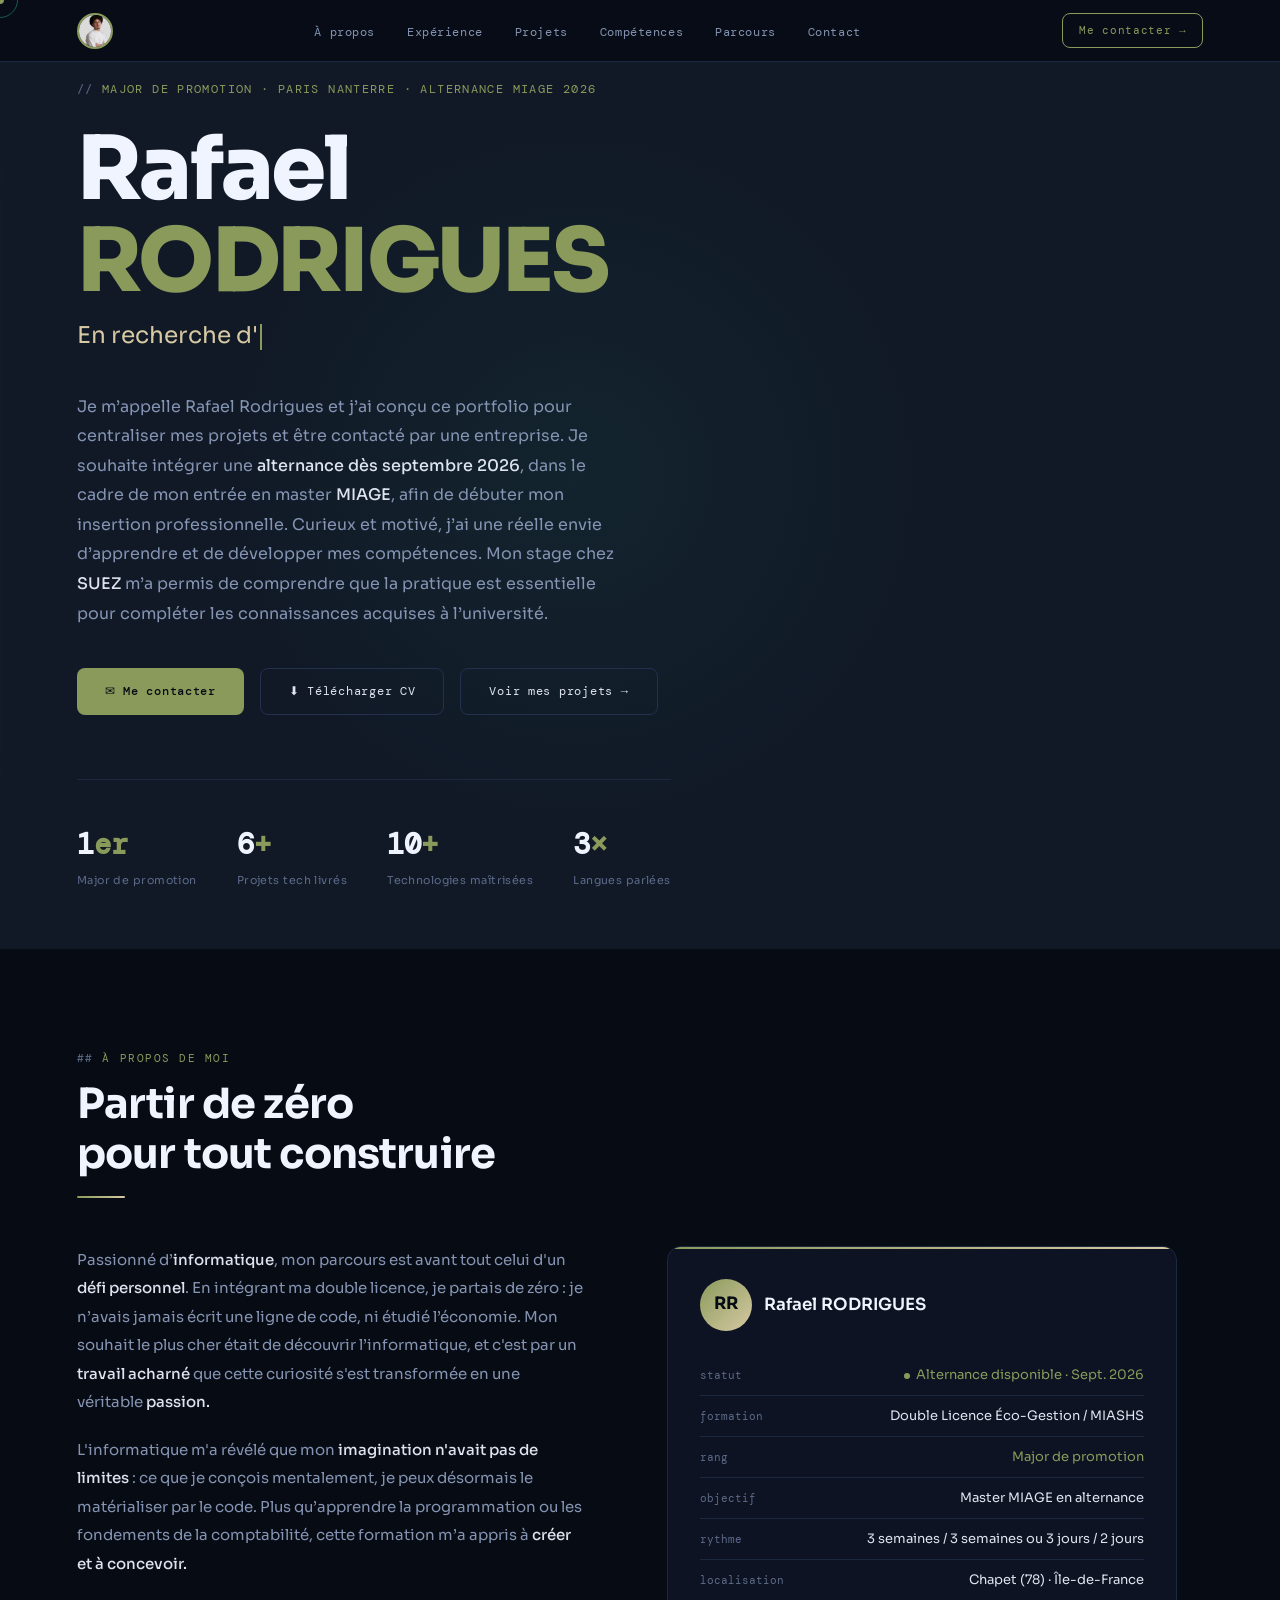
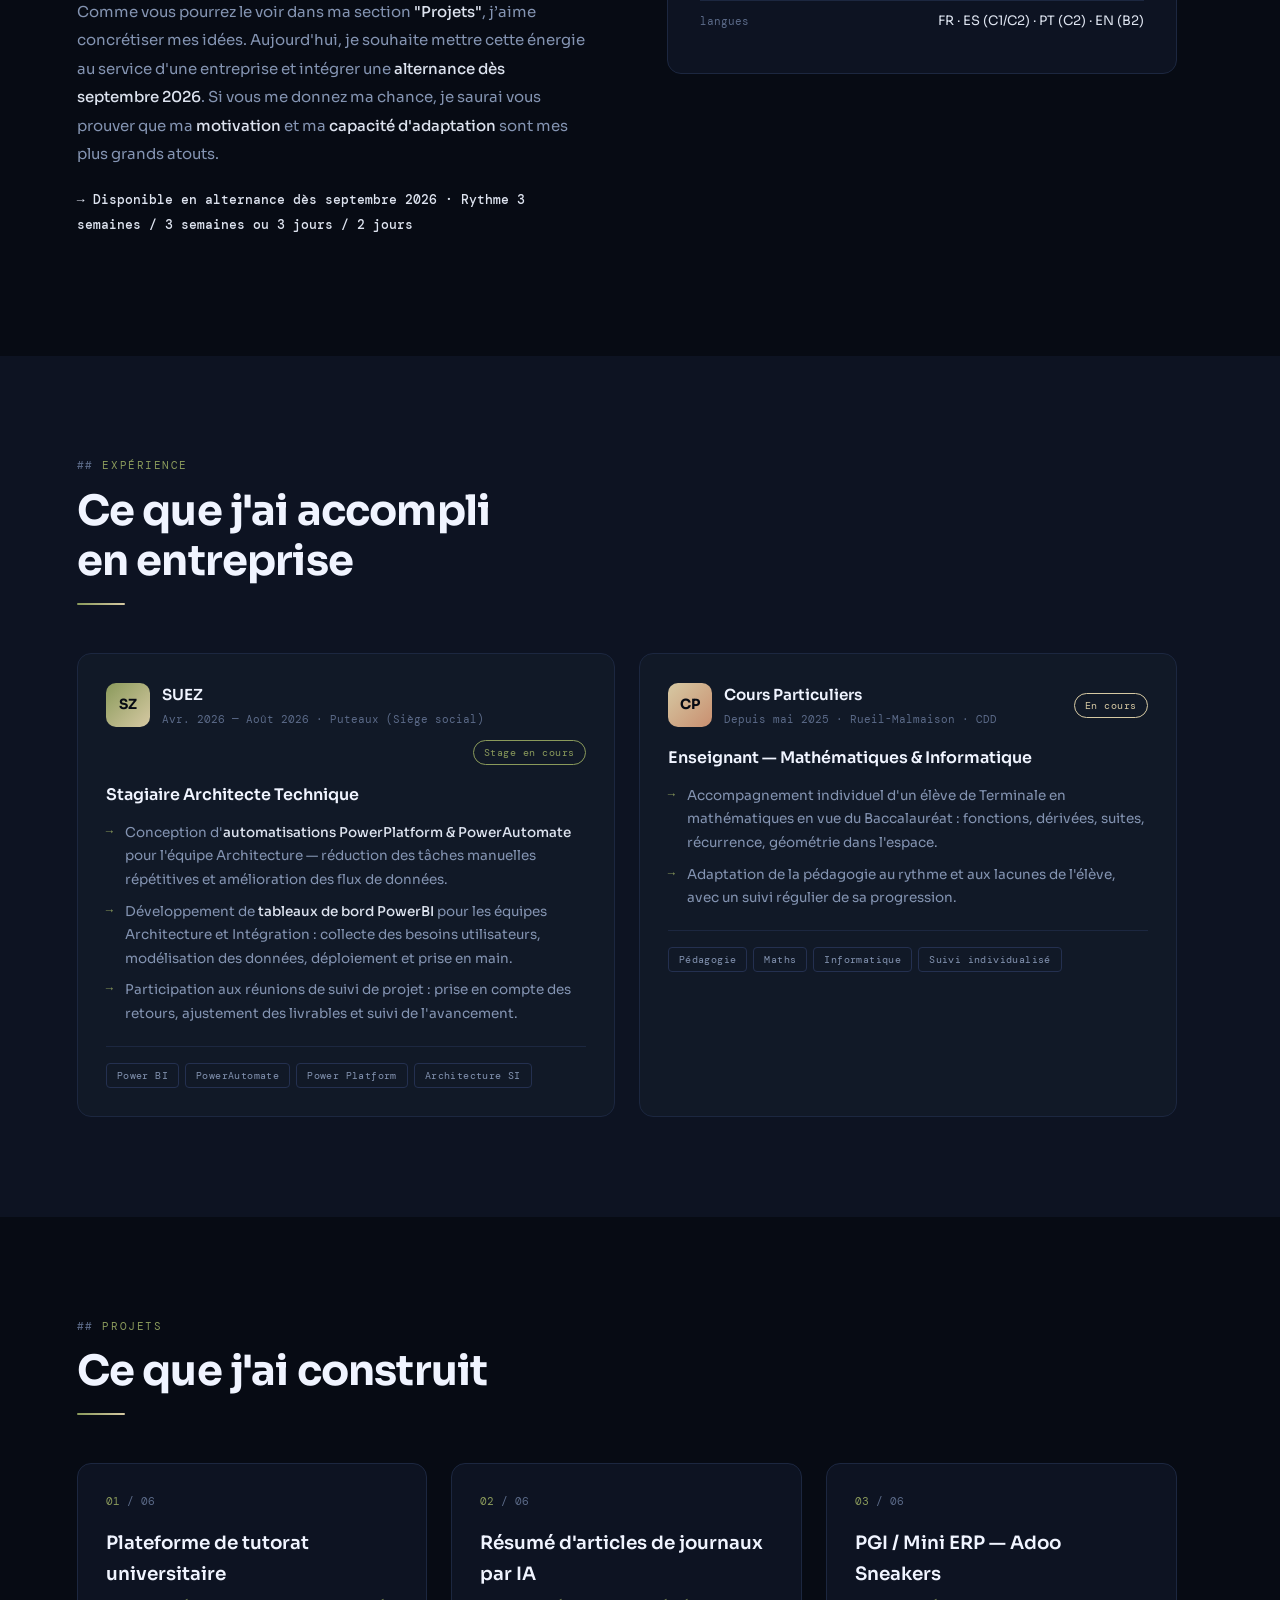
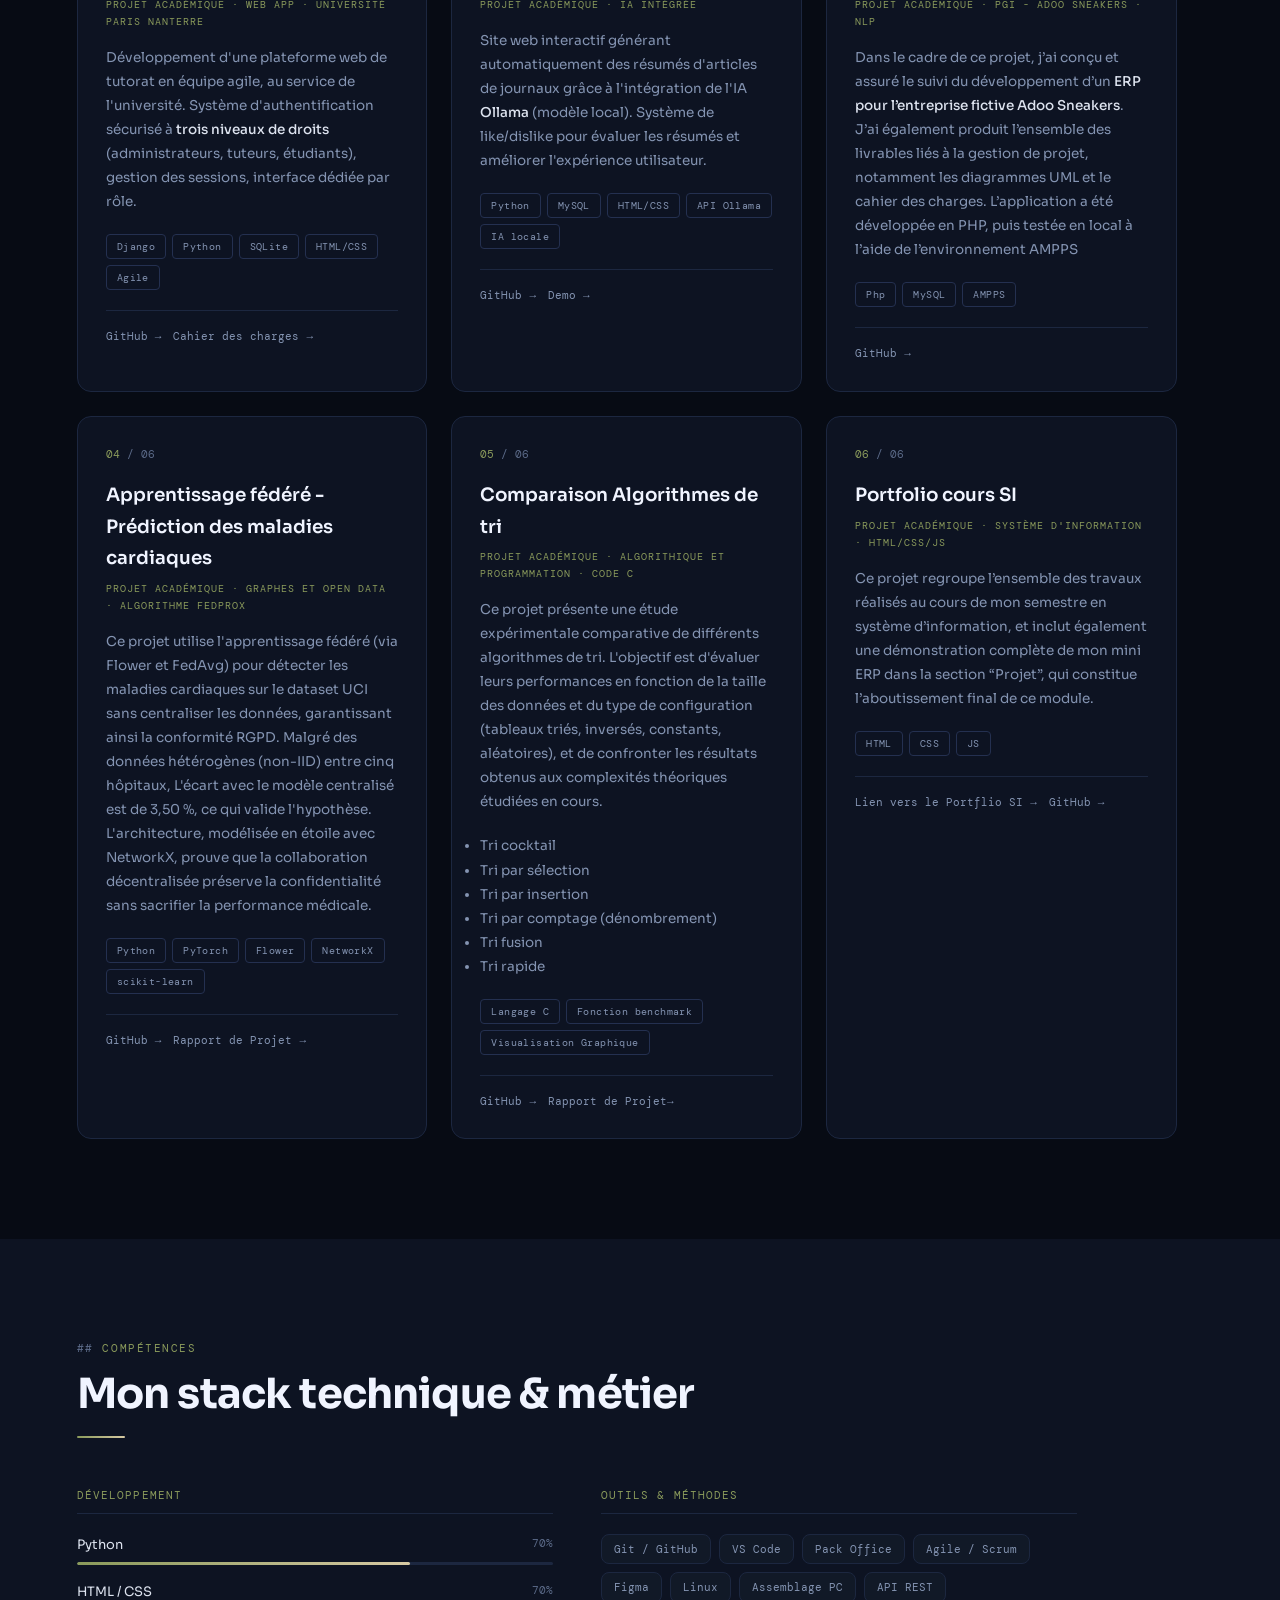
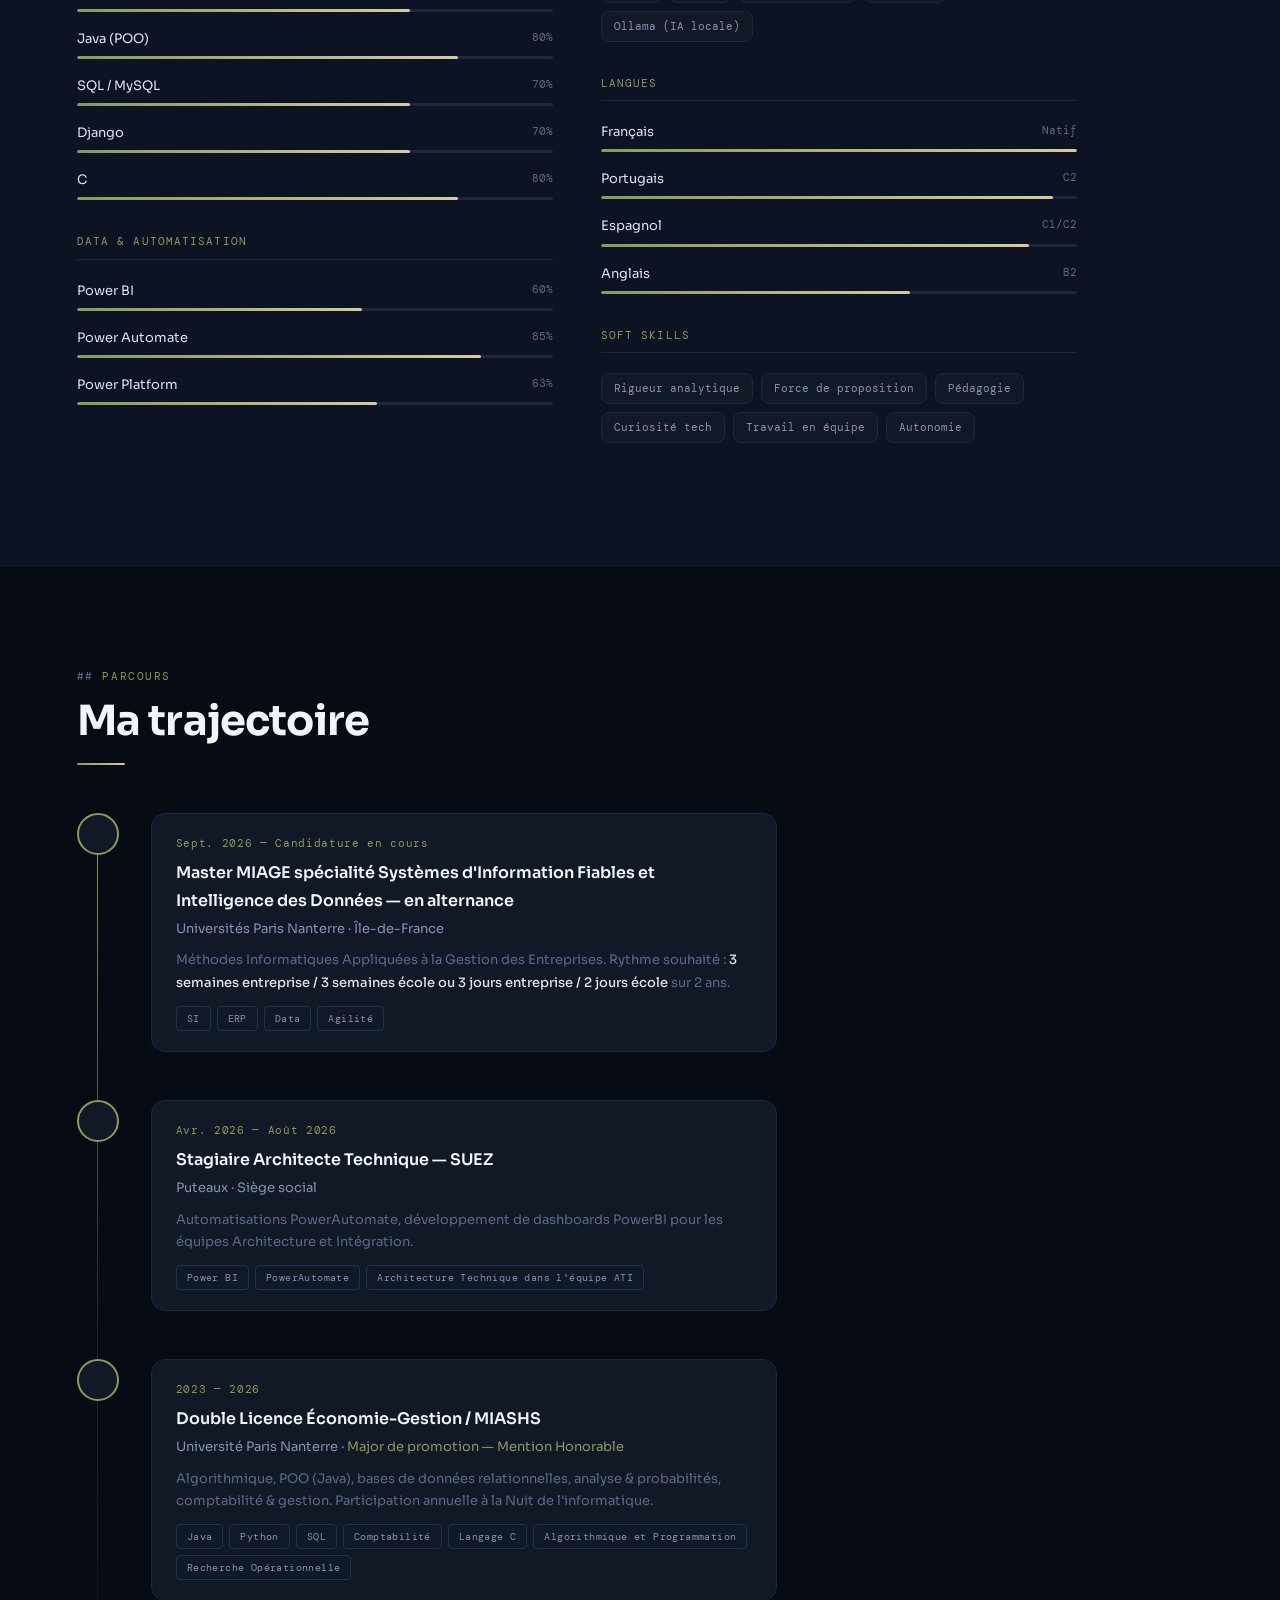
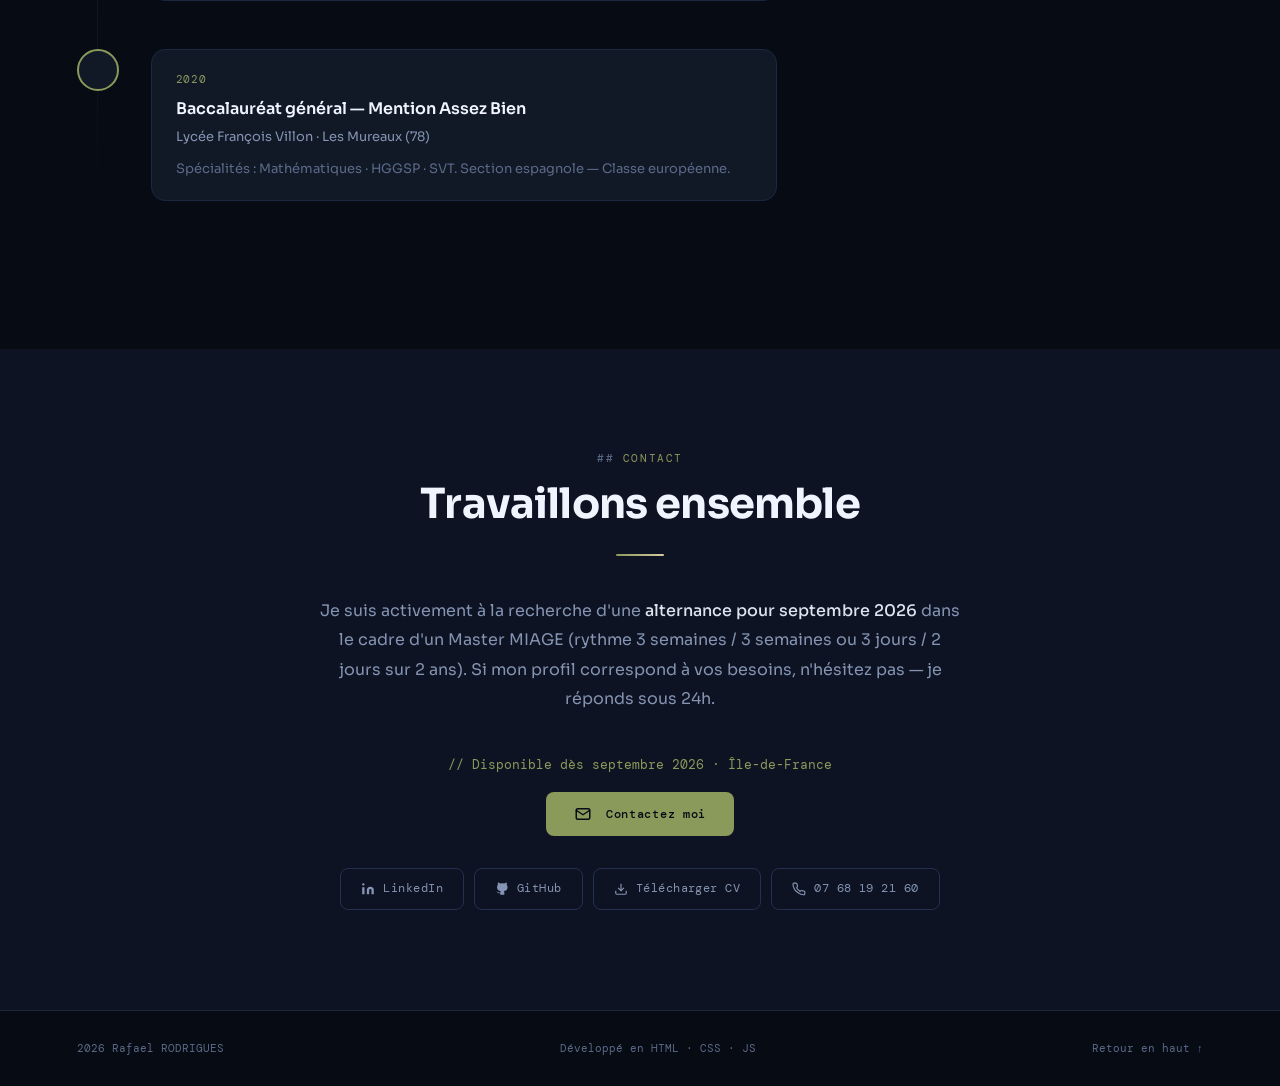
==== commit 967471bf: "Add files via upload" ====
--- a/index.html
+++ b/index.html
@@ -236,7 +236,7 @@
       </div>
 
       <div class="project-card reveal reveal-delay-3">
-        <div class="project-number"><span>02</span> / 06</div>
+        <div class="project-number"><span>03</span> / 06</div>
         <div class="project-title">PGI / Mini ERP — Adoo Sneakers</div>
         <div class="project-type">Projet académique · PGI - Adoo Sneakers · NLP</div>
         <p class="project-desc">
@@ -257,7 +257,7 @@
       </div>
 
       <div class="project-card reveal reveal-delay-4">
-        <div class="project-number"><span>02</span> / 06</div>
+        <div class="project-number"><span>04</span> / 06</div>
         <div class="project-title">Apprentissage fédéré - Prédiction des maladies cardiaques</div>
         <div class="project-type">Projet académique · Graphes et Open Data · Algorithme FedProx</div>
         <p class="project-desc">
@@ -282,7 +282,7 @@
       </div>
 
       <div class="project-card reveal reveal-delay-5">
-        <div class="project-number"><span>02</span> / 06</div>
+        <div class="project-number"><span>05</span> / 06</div>
         <div class="project-title">Comparaison Algorithmes de tri</div>
         <div class="project-type">Projet académique · Algorithique et Programmation · Code C</div>
             <p class="project-desc">
@@ -314,7 +314,7 @@
       </div>
 
       <div class="project-card reveal reveal-delay-6">
-        <div class="project-number"><span>02</span> / 06</div>
+        <div class="project-number"><span>06</span> / 06</div>
         <div class="project-title">Portfolio cours SI </div>
         <div class="project-type">Projet académique · Système d'Information · HTML/CSS/JS</div>
         <p class="project-desc">
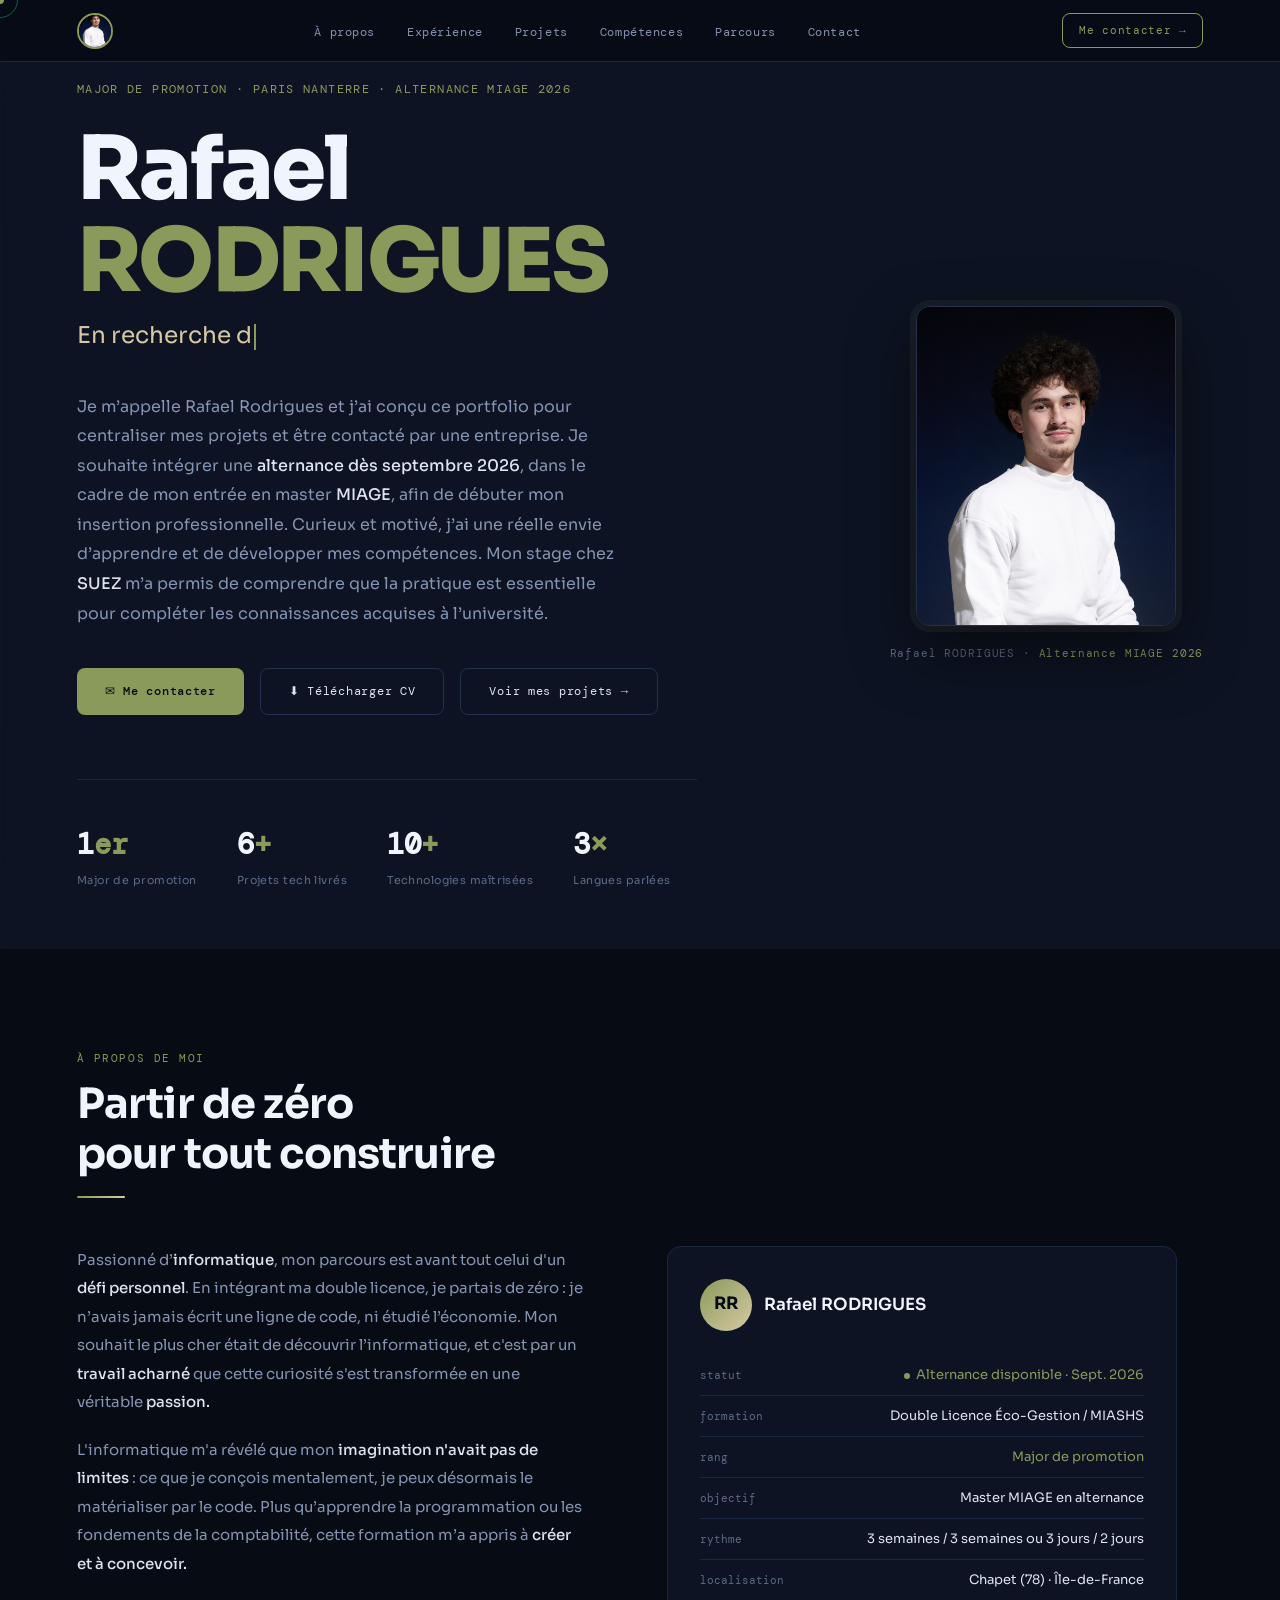
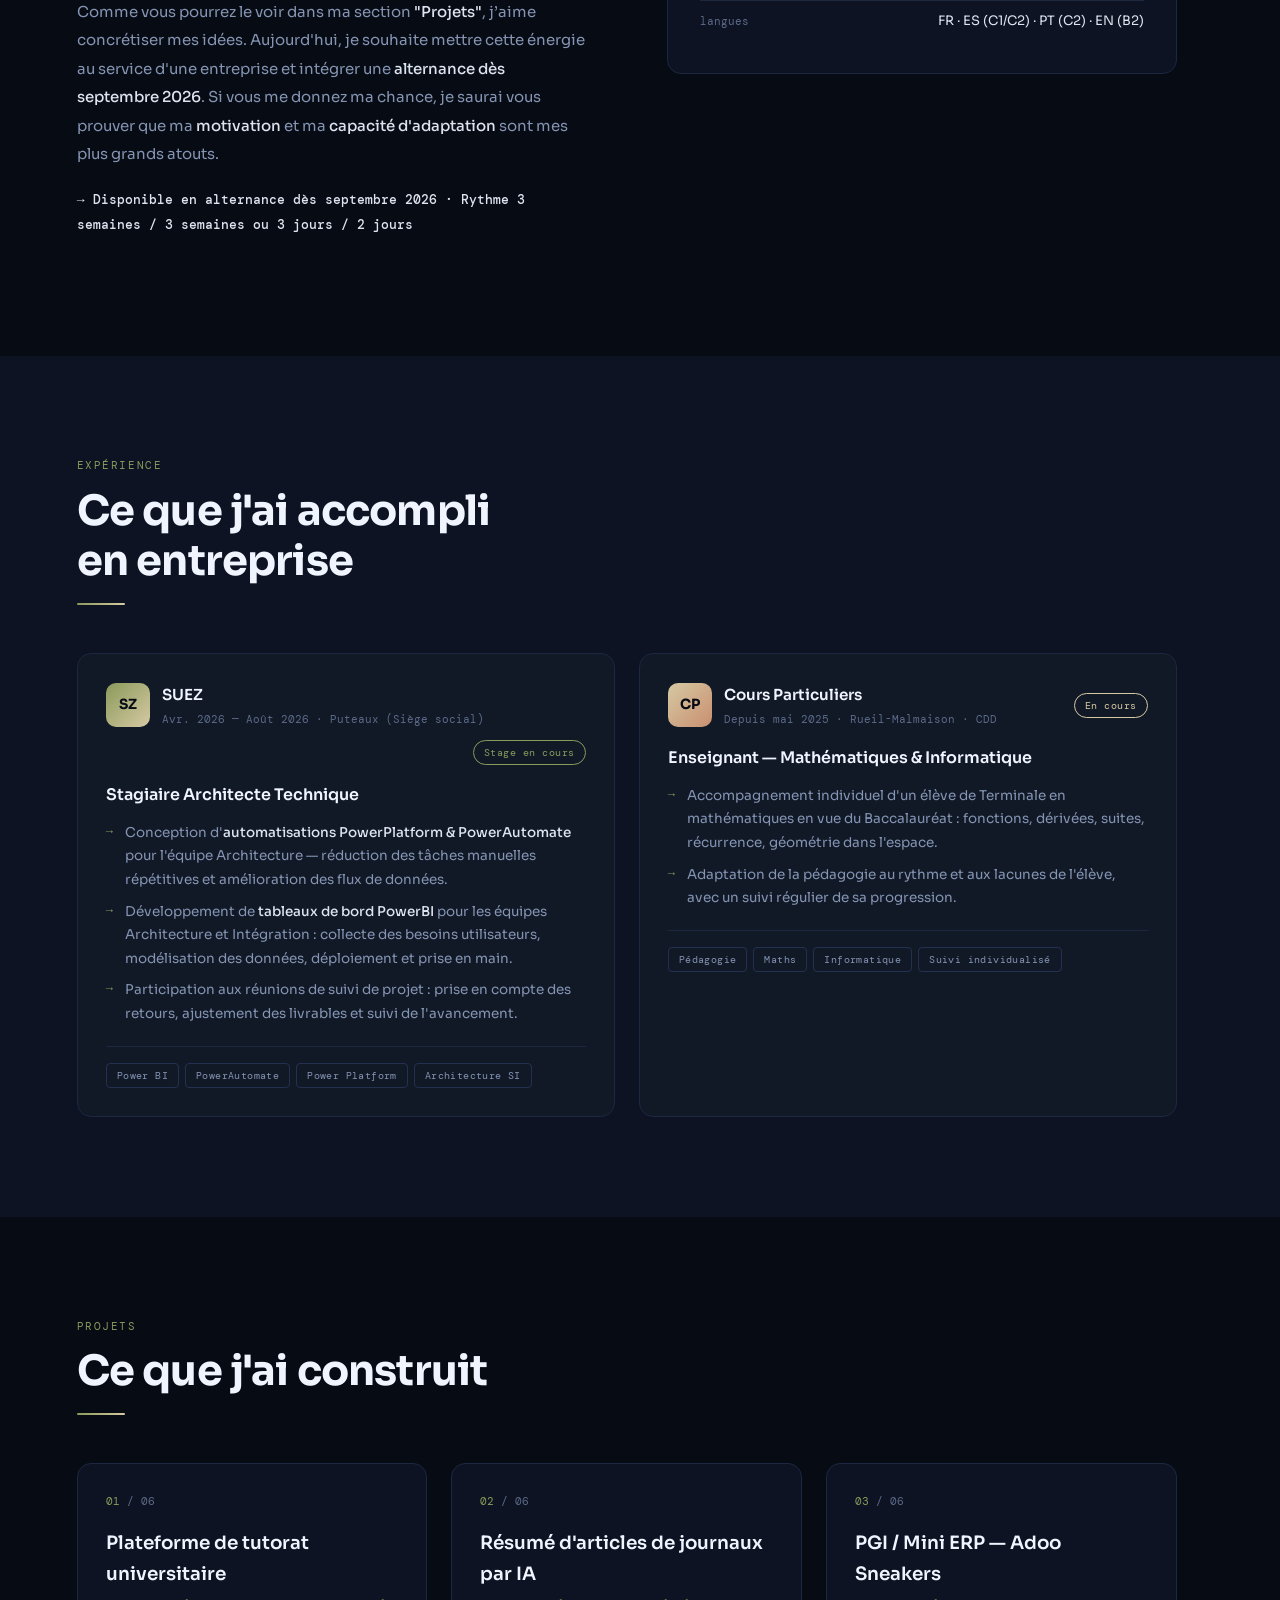
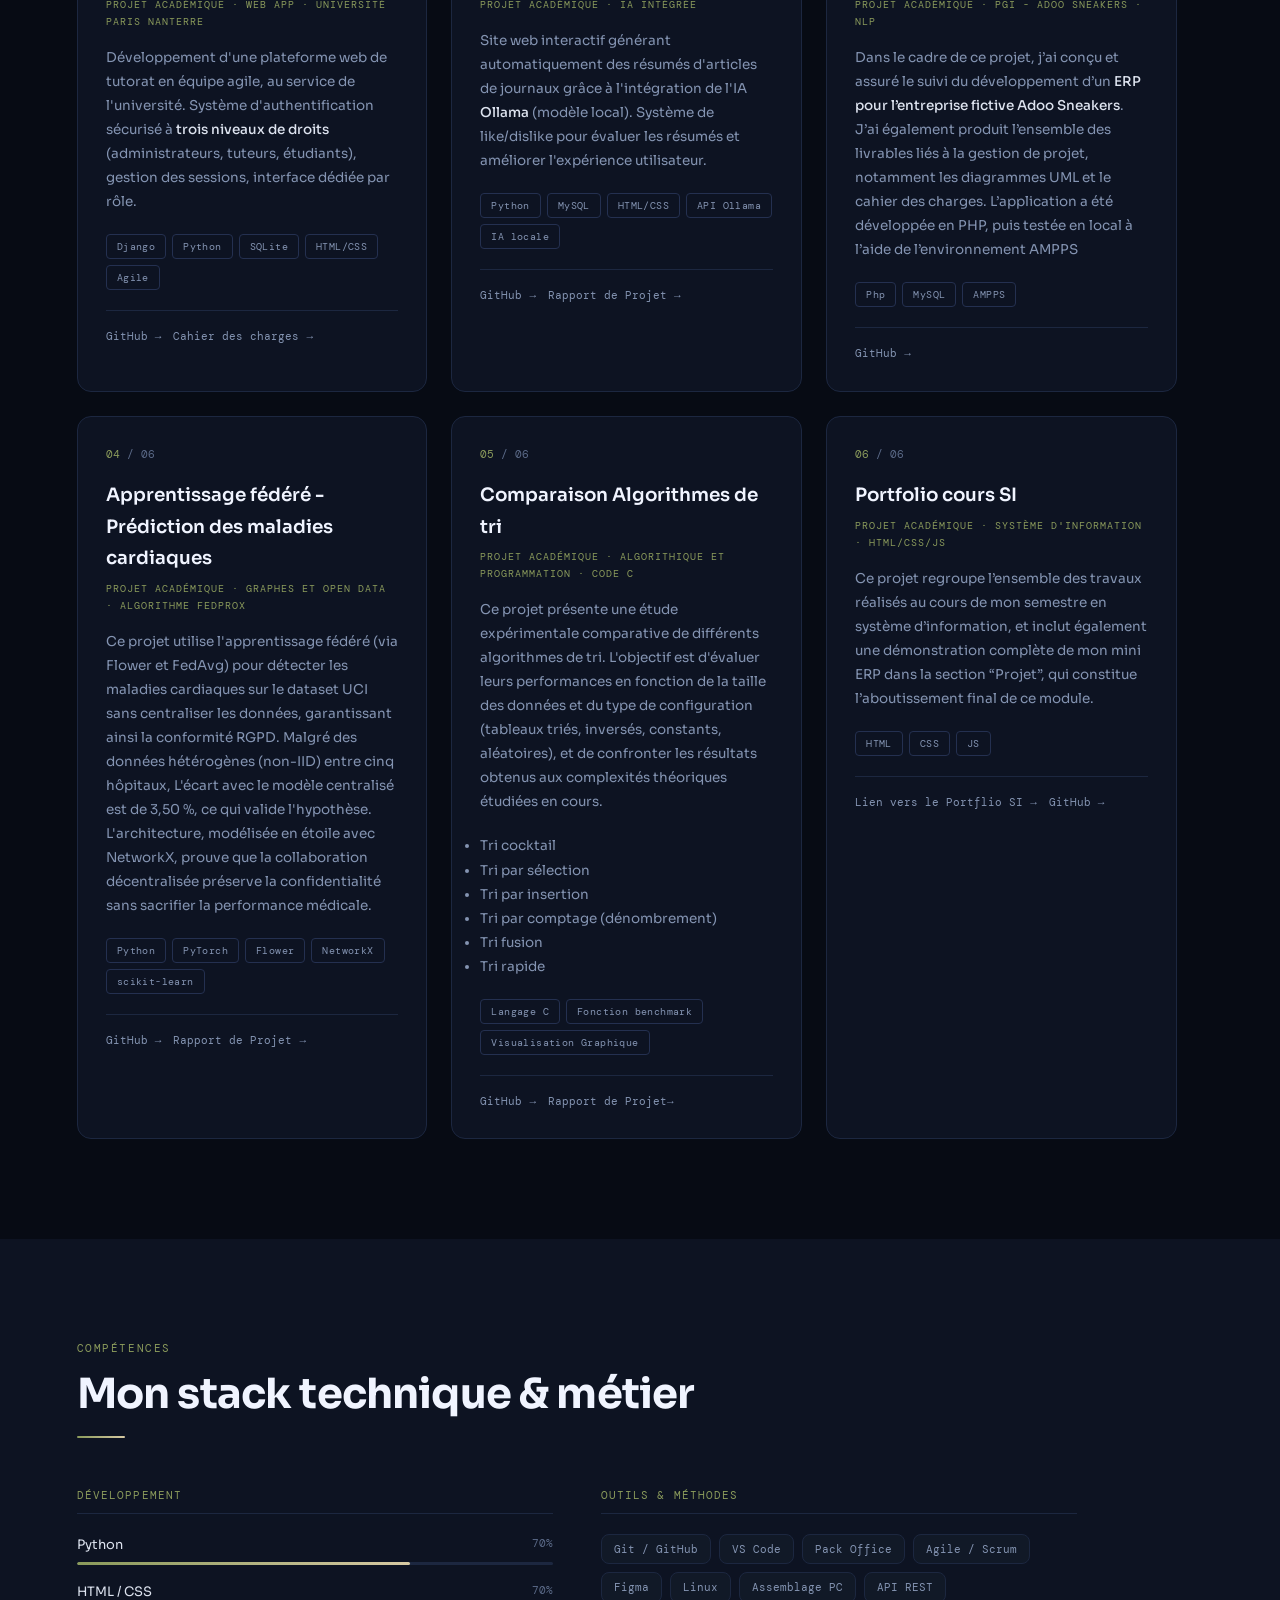
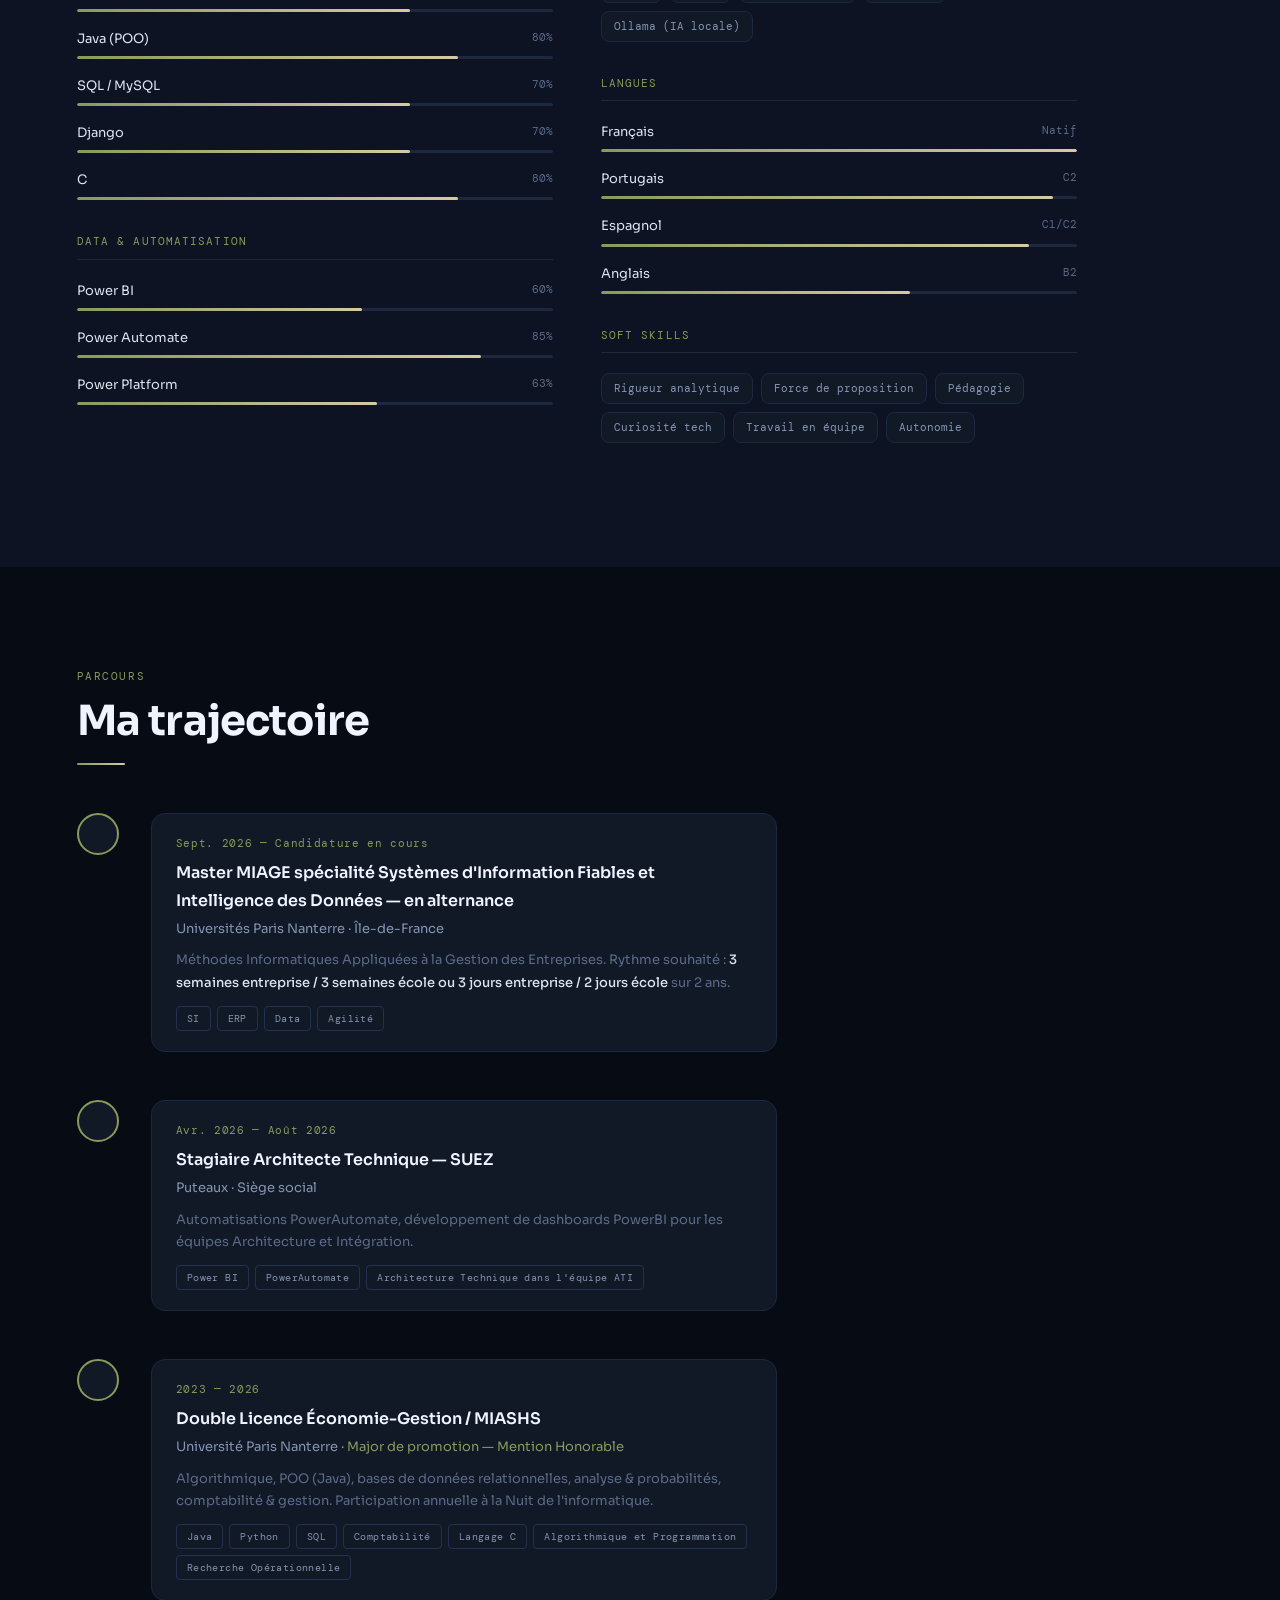
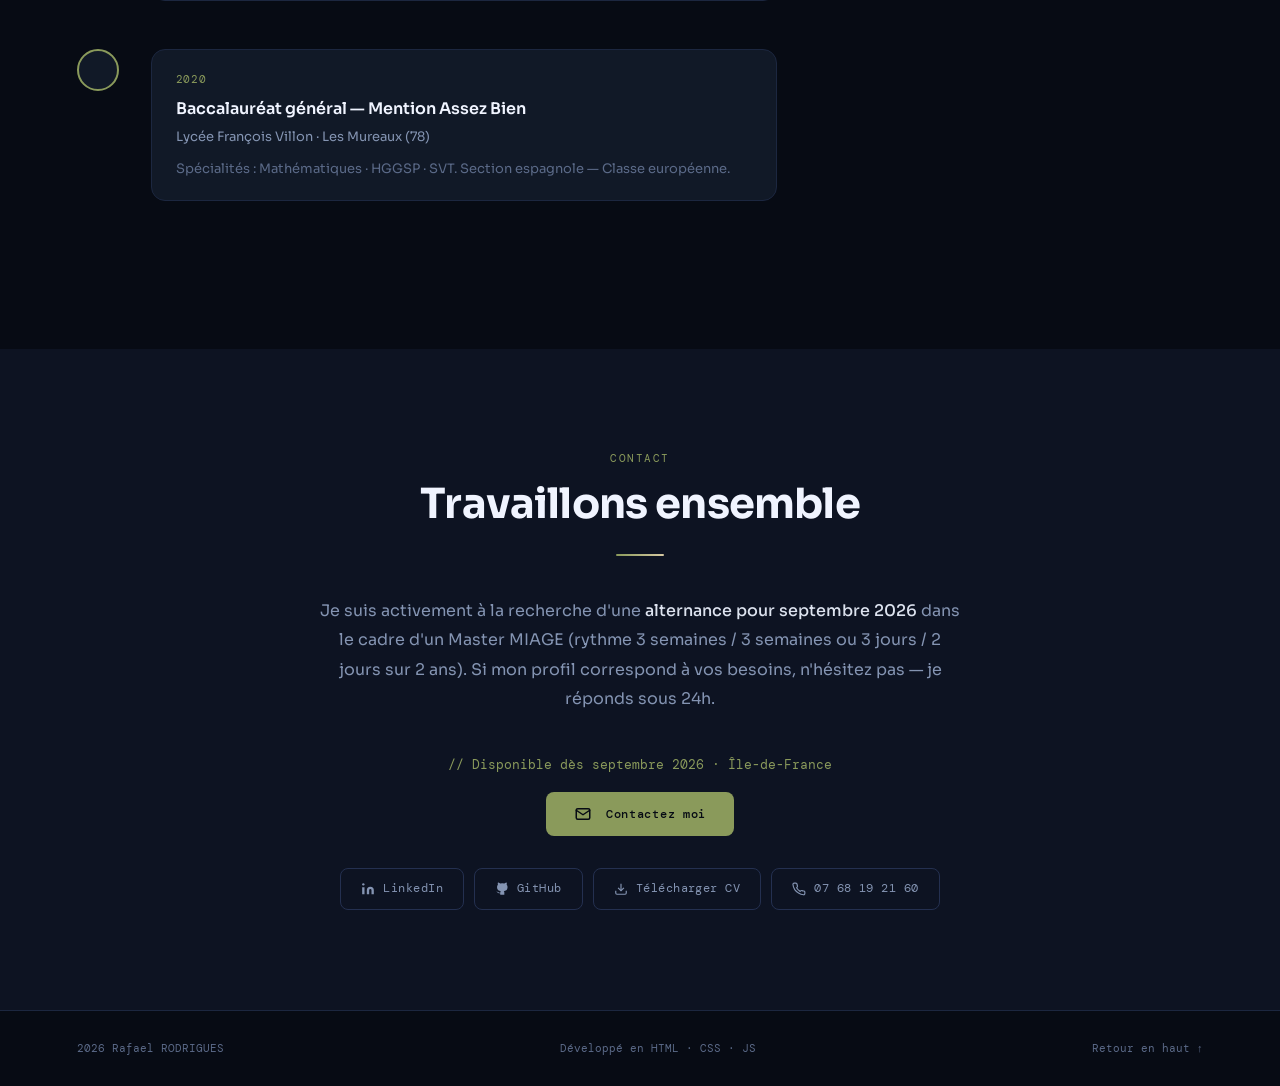
==== commit c43fe4b4: "Add files via upload" ====
--- a/index.html
+++ b/index.html
@@ -18,7 +18,7 @@
 
   <!-- ── NAVIGATION ── -->
   <nav id="navbar">
-<img src="photo.jpg" alt="Rafael RODRIGUES" class="nav-logo-img">    <ul class="nav-links">
+<img src="maphoto.jpg" alt="Rafael RODRIGUES" class="nav-logo-img">    <ul class="nav-links">
       <li><a href="#about">À propos</a></li>
       <li><a href="#experience">Expérience</a></li>
       <li><a href="#projects">Projets</a></li>
@@ -27,12 +27,29 @@
       <li><a href="#contact">Contact</a></li>
     </ul>
     <a href="mailto:rafi.rodrigues10@gmail.com" class="nav-cta">Me contacter →</a>
+    <button class="nav-hamburger" id="nav-hamburger" aria-label="Menu">
+      <span></span><span></span><span></span>
+    </button>
   </nav>
+
+  <!-- Mobile menu overlay -->
+  <div class="nav-mobile-menu" id="nav-mobile-menu">
+    <ul class="nav-mobile-links">
+      <li><a href="#about">À propos</a></li>
+      <li><a href="#experience">Expérience</a></li>
+      <li><a href="#projects">Projets</a></li>
+      <li><a href="#skills">Compétences</a></li>
+      <li><a href="#parcours">Parcours</a></li>
+      <li><a href="#contact">Contact</a></li>
+    </ul>
+    <a href="mailto:rafi.rodrigues10@gmail.com" class="btn-primary" style="margin-top:2rem;width:100%;justify-content:center;">✉ Me contacter</a>
+  </div>
 
   <!-- ── HERO ── -->
   <section id="hero">
     <div class="hero-grid"></div>
     <div class="hero-glow"></div>
+    <div class="hero-inner">
     <div class="hero-content">
       <p class="hero-label">Major de promotion · Paris Nanterre · Alternance MIAGE 2026</p>
       <h1 class="hero-title">Rafael<br><span class="accent">RODRIGUES</span></h1>
@@ -65,7 +82,15 @@
           <div class="label">Langues parlées</div>
         </div>
       </div>
-    </div>
+    </div><!-- /.hero-content -->
+
+      <!-- Photo hero droite -->
+      <div class="hero-photo-wrap">
+        <img src="maphoto.jpg" alt="Rafael Rodrigues" class="hero-photo">
+        <p class="hero-photo-label">Rafael RODRIGUES · <span>Alternance MIAGE 2026</span></p>
+      </div>
+
+    </div><!-- /.hero-inner -->
   </section>
 
   <!-- ── ABOUT ── -->
@@ -229,8 +254,9 @@
         </div>
         <div class="project-footer">
           <div class="project-links">
-            <a href="" class="project-link">GitHub →</a>
-            <a href="#" class="project-link">Demo →</a>
+            <a href="https://github.com/rdsrafa/Projet_L2.git" class="project-link">GitHub →</a>
+            <a href="rapport_projet_L2.pdf" class="project-link" download>Rapport de Projet →</a>
+
           </div>
         </div>
       </div>
@@ -569,7 +595,4 @@
 
   <script src="script.js"></script>
 </body>
-</html>
-
-
-
+</html>
--- a/style.css
+++ b/style.css
@@ -145,7 +145,7 @@
   padding: 80px 6vw 60px;
   position: relative;
   overflow: hidden;
-  background: var(--bg3)
+  background: var(--bg2);
 }
 
 
@@ -162,17 +162,64 @@
 .hero-glow {
   position: absolute;
   width: 700px; height: 700px;
-  background: radial-gradient(circle, rgba(45,212,164,.06) 0%, transparent 70%);
   top: 50%; left: 45%;
   transform: translate(-50%, -50%);
   pointer-events: none;
 }
 
+/* Hero two-column layout */
+.hero-inner {
+  position: relative; z-index: 1;
+  display: flex;
+  align-items: center;
+  justify-content: space-between;
+  gap: 4rem;
+  width: 100%;
+  max-width: 1200px;
+}
+
 .hero-content {
-  position: relative; z-index: 1;
-  max-width: 820px;
-  
-}
+  flex: 1;
+  max-width: 620px;
+}
+
+/* Hero photo */
+.hero-photo-wrap {
+  flex-shrink: 0;
+  display: flex;
+  flex-direction: column;
+  align-items: center;
+  gap: 1.2rem;
+  opacity: 0;
+  animation: fadeUp .8s 1.4s forwards;
+}
+
+.hero-photo {
+  width: 260px;
+  height: 320px;
+  object-fit: cover;
+  object-position: center top;
+  border-radius: var(--radius-lg);
+  border: 1px solid var(--border2);
+  box-shadow: 0 0 0 6px rgba(138,154,91,.08), 0 24px 60px rgba(0,0,0,.5);
+  filter: grayscale(15%);
+  transition: filter .4s ease, box-shadow .4s ease, transform .4s ease;
+}
+
+.hero-photo:hover {
+  filter: grayscale(0%);
+  box-shadow: 0 0 0 6px rgba(138,154,91,.22), 0 24px 60px rgba(0,0,0,.5);
+  transform: translateY(-4px);
+}
+
+.hero-photo-label {
+  font-family: var(--font-mono);
+  font-size: 10.5px;
+  color: var(--muted);
+  letter-spacing: .08em;
+  text-align: center;
+}
+.hero-photo-label span { color: var(--accent); }
 
 .hero-label {
   font-family: var(--font-mono);
@@ -184,7 +231,7 @@
   opacity: 0;
   animation: fadeUp .7s .2s forwards;
 }
-.hero-label::before { content: '// '; color: var(--muted); }
+.hero-label::before {color: var(--muted); }
 
 h1.hero-title {
   font-size: clamp(3rem, 7vw, 5.5rem);
@@ -284,7 +331,74 @@
 .hero-stat .num .accent { color: var(--accent); }
 .hero-stat .label { font-size: 11px; color: var(--muted); letter-spacing: .04em; margin-top: 2px; }
 
-/* ── SECTION COMMONS ────────────────────────── */
+/* ── HAMBURGER ───────────────────────────────── */
+.nav-hamburger {
+  display: none;
+  flex-direction: column;
+  justify-content: center;
+  gap: 5px;
+  width: 36px; height: 36px;
+  background: none; border: none;
+  cursor: pointer;
+  padding: 4px;
+  z-index: 200;
+}
+.nav-hamburger span {
+  display: block;
+  width: 22px; height: 1.5px;
+  background: var(--text);
+  border-radius: 2px;
+  transition: transform .3s ease, opacity .3s ease, background .3s;
+  transform-origin: center;
+}
+.nav-hamburger.open span:nth-child(1) { transform: translateY(6.5px) rotate(45deg); background: var(--accent); }
+.nav-hamburger.open span:nth-child(2) { opacity: 0; }
+.nav-hamburger.open span:nth-child(3) { transform: translateY(-6.5px) rotate(-45deg); background: var(--accent); }
+
+/* ── MOBILE MENU OVERLAY ─────────────────────── */
+.nav-mobile-menu {
+  display: none;
+  position: fixed;
+  top: 62px; left: 0; right: 0;
+  background: rgba(7, 11, 20, 0.98);
+  backdrop-filter: blur(20px);
+  -webkit-backdrop-filter: blur(20px);
+  border-bottom: 1px solid var(--border);
+  padding: 2rem 6vw 2.5rem;
+  z-index: 99;
+  flex-direction: column;
+  align-items: flex-start;
+  transform: translateY(-12px);
+  opacity: 0;
+  transition: opacity .25s ease, transform .25s ease;
+  pointer-events: none;
+}
+.nav-mobile-menu.open {
+  opacity: 1;
+  transform: translateY(0);
+  pointer-events: all;
+}
+.nav-mobile-links {
+  list-style: none;
+  display: flex;
+  flex-direction: column;
+  gap: .25rem;
+  width: 100%;
+}
+.nav-mobile-links a {
+  font-family: var(--font-mono);
+  font-size: 13px;
+  color: var(--muted2);
+  text-decoration: none;
+  letter-spacing: .06em;
+  padding: .75rem 0;
+  display: block;
+  border-bottom: 1px solid var(--border);
+  transition: color .2s;
+}
+.nav-mobile-links a:hover { color: var(--accent); }
+
+
 section { padding: 100px 6vw; }
 .bg-alt { background: var(--bg2); }
 
@@ -296,7 +410,7 @@
   text-transform: uppercase;
   margin-bottom: .75rem;
 }
-.section-label::before { content: '## '; color: var(--muted); }
+.section-label::before {color: var(--muted); }
 
 h2.section-title {
   font-size: clamp(1.8rem, 3.5vw, 2.6rem);
@@ -340,7 +454,6 @@
   overflow: hidden;
 }
 .about-card::before {
-  content: '';
   position: absolute; top: 0; left: 0; right: 0;
   height: 2px;
   background: linear-gradient(90deg, var(--accent), var(--accent2));
@@ -593,7 +706,6 @@
 /* ── TIMELINE ───────────────────────────────── */
 .timeline { max-width: 700px; position: relative; }
 .timeline::before {
-  content: '';
   position: absolute;
   left: 20px; top: 8px; bottom: 0;
   width: 1px;
@@ -715,6 +827,11 @@
   .about-grid   { grid-template-columns: 1fr; gap: 2.5rem; }
   .skills-layout { grid-template-columns: 1fr; }
   .nav-links    { display: none; }
+  .nav-cta      { display: none; }
+  .nav-hamburger { display: flex; }
+  .nav-mobile-menu { display: flex; }
+  .hero-inner   { flex-direction: column-reverse; gap: 2rem; }
+  .hero-photo   { width: 160px; height: 200px; }
 }
 
 @media (max-width: 768px) {
